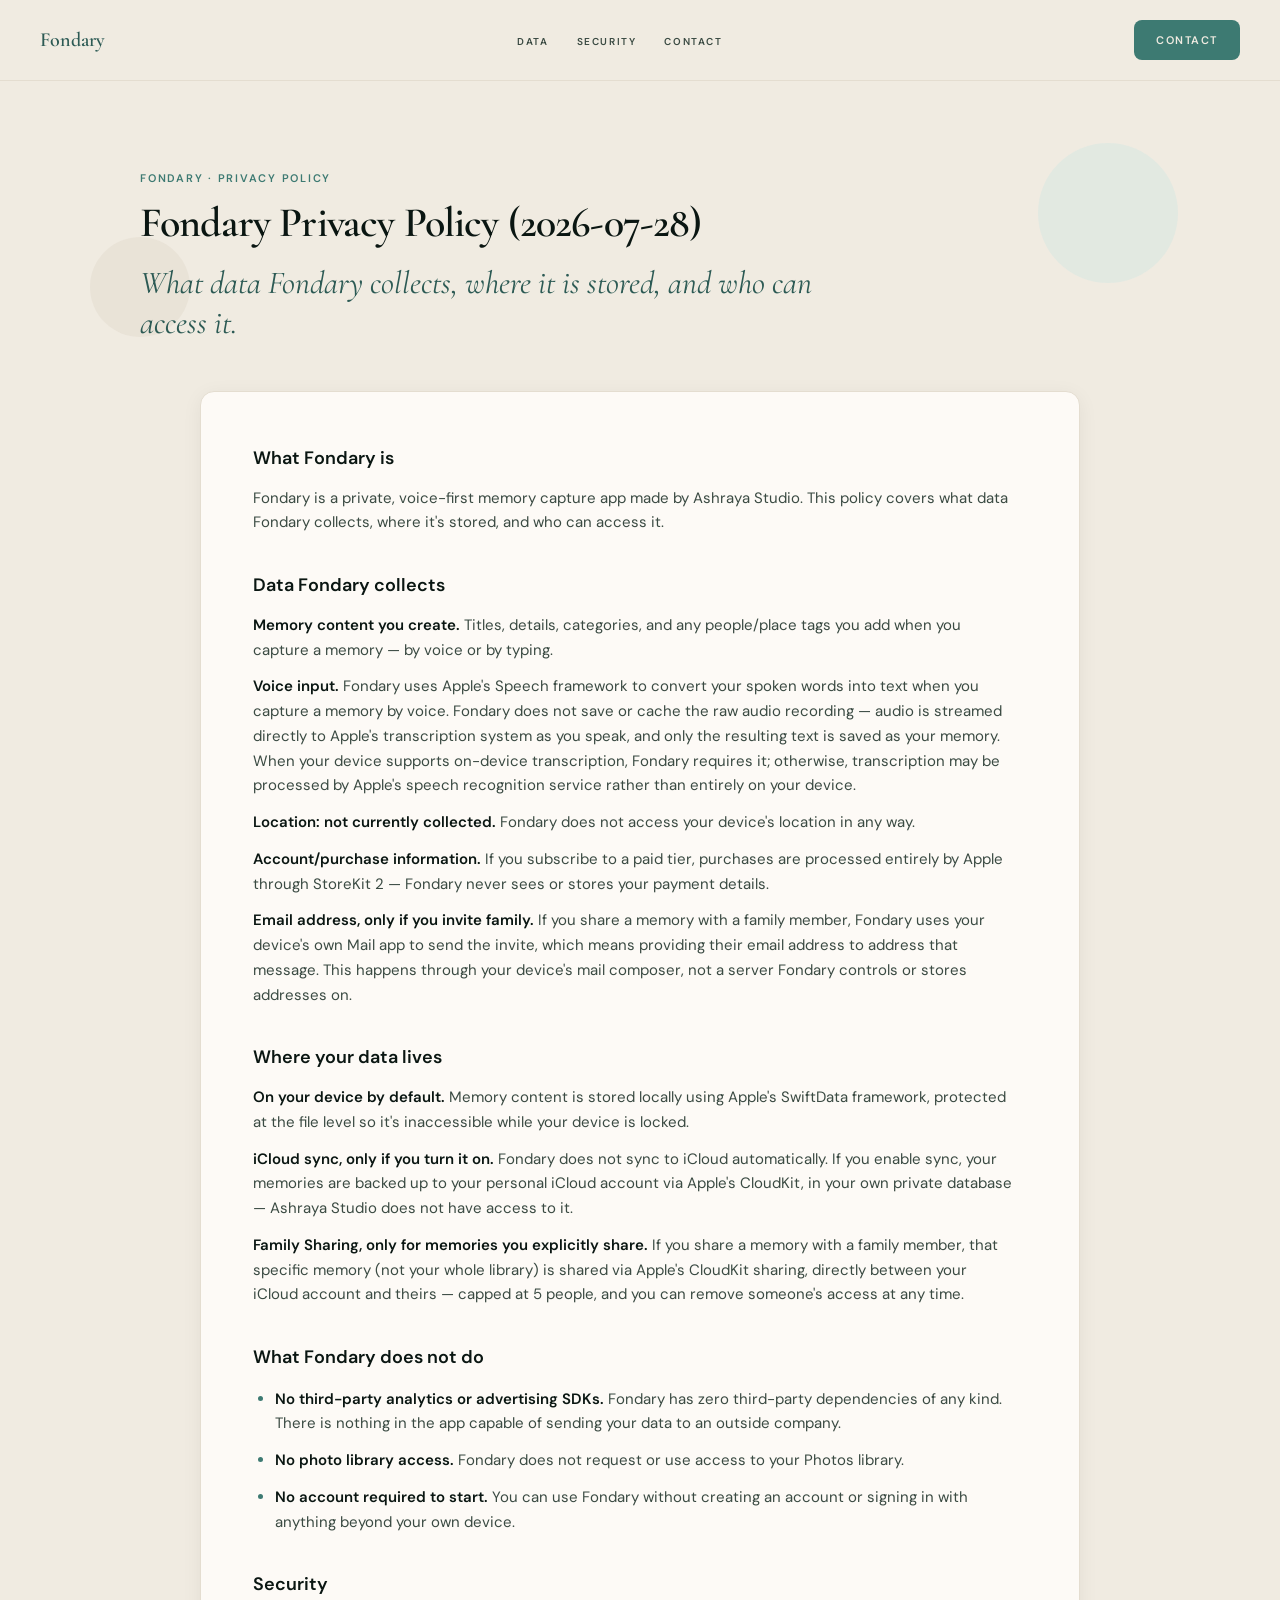
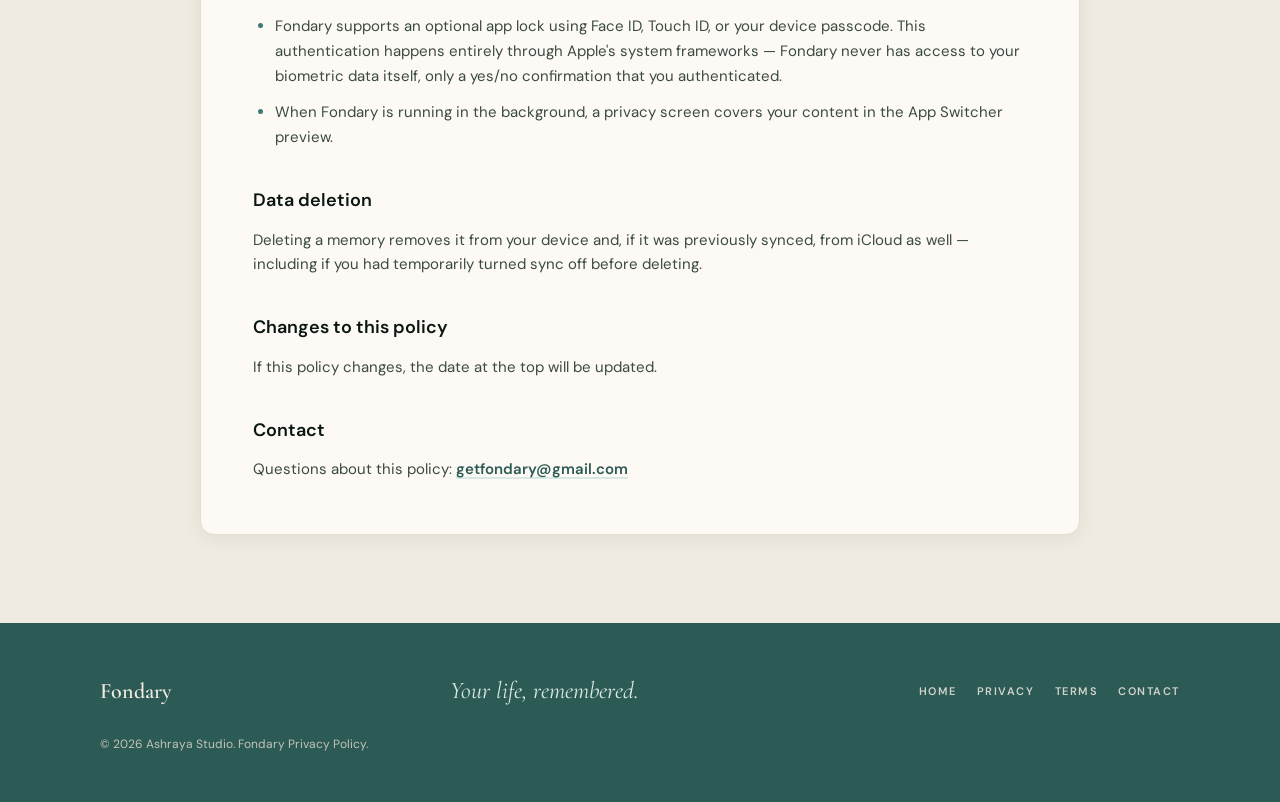
==== privacy.html @ 3be93c5a "Initial Fondary website: landing page, privacy policy, GitHub Pages CNAME" ====
<!DOCTYPE html>
<html lang="en">
<head>
  <meta charset="UTF-8" />
  <meta name="viewport" content="width=device-width, initial-scale=1.0" />
  <title>Fondary Privacy Policy</title>
  <meta name="description" content="Privacy policy for Fondary, a private voice-first memory capture app made by Ashraya Studio." />
  <meta property="og:title" content="Fondary Privacy Policy" />
  <meta property="og:description" content="What data Fondary collects, where it is stored, and who can access it." />
  <meta property="og:url" content="https://getfondary.com/privacy" />
  <link rel="canonical" href="https://getfondary.com/privacy" />
  <link rel="icon" href="/favicon.ico" sizes="any" />
  <link rel="icon" type="image/png" sizes="32x32" href="/favicon-32x32.png" />
  <link rel="icon" type="image/png" sizes="16x16" href="/favicon-16x16.png" />
  <link rel="apple-touch-icon" sizes="180x180" href="/apple-touch-icon.png" />
  <style>
    @import url('https://fonts.googleapis.com/css2?family=Cormorant+Garamond:ital,wght@0,400;0,600;1,400;1,600&family=DM+Sans:wght@400;500;600&display=swap');

    :root {
      --teal:      #3D7A72;
      --teal-dk:   #2C5A54;
      --linen:     #F0EBE1;
      --linen-dk:  #E4DDD0;
      --gold:      #C4953A;
      --mauve:     #B8929E;
      --rose:      #C07B6A;
      --lavender:  #9B96C4;
      --blue:      #5E8FA3;
      --mint:      #D8E8E2;
      --text:      #0A1612;
      --text-md:   #3A4A42;
      --white:     #FDFAF6;
      --font-display: 'Cormorant Garamond', serif;
      --font-body:    'DM Sans', sans-serif;
    }

    *, *::before, *::after { box-sizing: border-box; margin: 0; padding: 0; }

    html { scroll-behavior: smooth; }

    body {
      background: var(--linen);
      color: var(--text);
      font-family: var(--font-body);
      font-size: 15px;
      line-height: 1.65;
      -webkit-font-smoothing: antialiased;
      text-rendering: optimizeLegibility;
    }

    a { color: inherit; }

    .page-shell { min-height: 100vh; overflow: hidden; }

    nav {
      display: flex;
      align-items: center;
      justify-content: space-between;
      gap: 24px;
      padding: 20px 40px;
      background: var(--linen);
      position: sticky;
      top: 0;
      z-index: 100;
      border-bottom: 1px solid var(--linen-dk);
    }

    .nav-logo {
      font-family: var(--font-display);
      font-size: 20px;
      font-weight: 600;
      color: var(--teal-dk);
      text-decoration: none;
      letter-spacing: 0.01em;
      white-space: nowrap;
    }

    .nav-links {
      display: flex;
      align-items: center;
      gap: 28px;
      list-style: none;
    }

    .nav-links a {
      font-family: var(--font-body);
      font-size: 10px;
      font-weight: 600;
      letter-spacing: 0.16em;
      text-transform: uppercase;
      color: var(--text-md);
      text-decoration: none;
      transition: color 0.2s;
    }

    .nav-links a:hover,
    .nav-links a:focus-visible { color: var(--teal); }

    .nav-cta {
      display: inline-block;
      background: var(--teal);
      color: var(--linen);
      font-family: var(--font-body);
      font-size: 11px;
      font-weight: 600;
      letter-spacing: 0.14em;
      text-transform: uppercase;
      padding: 11px 22px;
      border-radius: 8px;
      border: none;
      text-decoration: none;
      cursor: pointer;
      transition: background 0.2s;
      white-space: nowrap;
    }

    .nav-cta:hover,
    .nav-cta:focus-visible { background: var(--teal-dk); }

    .hero-wrap { position: relative; }

    .blob {
      position: absolute;
      border-radius: 50%;
      opacity: 0.55;
      pointer-events: none;
    }

    .blob.hero-one {
      width: 140px;
      height: 140px;
      background: var(--mint);
      top: 62px;
      right: 8%;
    }

    .blob.hero-two {
      width: 100px;
      height: 100px;
      background: var(--linen-dk);
      left: 7%;
      bottom: 54px;
    }

    .hero {
      position: relative;
      max-width: 1080px;
      margin: 0 auto;
      padding: 88px 40px 48px;
    }

    .eyebrow {
      font-size: 11px;
      font-weight: 600;
      letter-spacing: 0.16em;
      text-transform: uppercase;
      color: var(--teal);
      margin-bottom: 14px;
    }

    .hero h1 {
      font-family: var(--font-display);
      font-size: clamp(34px, 6vw, 42px);
      font-weight: 600;
      color: var(--text);
      line-height: 1.04;
      letter-spacing: -0.02em;
      margin-bottom: 18px;
      text-wrap: balance;
    }

    .hero-tagline {
      font-family: var(--font-display);
      font-size: clamp(24px, 3.4vw, 32px);
      font-weight: 400;
      font-style: italic;
      color: var(--teal-dk);
      line-height: 1.25;
      max-width: 720px;
    }

    .policy-wrap {
      max-width: 960px;
      margin: 0 auto;
      padding: 0 40px 88px;
    }

    .policy-card {
      background: var(--white);
      border: 1px solid var(--linen-dk);
      border-radius: 14px;
      box-shadow: 0 4px 20px rgba(0,0,0,0.06);
      padding: clamp(28px, 5vw, 52px);
    }

    .policy-card section + section { margin-top: 36px; }

    .policy-card h2 {
      font-family: var(--font-body);
      font-size: 18px;
      font-weight: 600;
      color: var(--text);
      margin-bottom: 12px;
    }

    .policy-card p {
      color: var(--text-md);
      margin-top: 12px;
      max-width: 760px;
    }

    .policy-card strong {
      color: var(--text);
      font-weight: 600;
    }

    .policy-card ul {
      display: grid;
      gap: 12px;
      margin-top: 14px;
      padding-left: 22px;
      color: var(--text-md);
    }

    .policy-card li::marker { color: var(--teal); }

    .contact-link {
      color: var(--teal-dk);
      font-weight: 600;
      text-decoration-color: var(--mint);
      text-decoration-thickness: 2px;
      text-underline-offset: 3px;
    }

    footer {
      background: var(--teal-dk);
      color: var(--linen);
      padding: 48px 40px;
    }

    .footer-inner {
      max-width: 1080px;
      margin: 0 auto;
      display: flex;
      align-items: center;
      justify-content: space-between;
      gap: 24px;
      flex-wrap: wrap;
    }

    .footer-logo {
      font-family: var(--font-display);
      font-size: 22px;
      font-weight: 600;
      text-decoration: none;
    }

    .footer-tagline {
      font-family: var(--font-display);
      font-size: 24px;
      font-style: italic;
      color: var(--mint);
    }

    .footer-links {
      display: flex;
      gap: 20px;
      list-style: none;
      flex-wrap: wrap;
    }

    .footer-links a {
      font-size: 11px;
      font-weight: 600;
      letter-spacing: 0.14em;
      text-transform: uppercase;
      text-decoration: none;
      color: var(--linen);
      opacity: 0.84;
    }

    .footer-links a:hover,
    .footer-links a:focus-visible { opacity: 1; }

    .footer-copy {
      width: 100%;
      font-size: 12px;
      color: var(--linen-dk);
      opacity: 0.82;
    }

    @media (max-width: 760px) {
      nav { padding: 18px 24px; align-items: flex-start; }
      .nav-links { display: none; }
      .hero { padding: 72px 24px 42px; }
      .policy-wrap { padding: 0 24px 72px; }
      .policy-card { padding: 26px 22px; }
      footer { padding: 42px 24px; }
      .footer-inner { align-items: flex-start; flex-direction: column; }
    }
  </style>
</head>
<body>
  <div class="page-shell">
    <nav aria-label="Primary navigation">
      <a class="nav-logo" href="/">Fondary</a>
      <ul class="nav-links">
        <li><a href="/#data">Data</a></li>
        <li><a href="/#security">Security</a></li>
        <li><a href="#contact">Contact</a></li>
      </ul>
      <a class="nav-cta" href="mailto:getfondary@gmail.com">Contact</a>
    </nav>

    <main>
      <div class="hero-wrap">
        <div class="blob hero-one" aria-hidden="true"></div>
        <div class="blob hero-two" aria-hidden="true"></div>
        <section class="hero" aria-labelledby="hero-title">
          <p class="eyebrow">Fondary · Privacy Policy</p>
          <h1 id="hero-title">Fondary Privacy Policy (2026-07-28)</h1>
          <p class="hero-tagline">What data Fondary collects, where it is stored, and who can access it.</p>
        </section>
      </div>

      <div class="policy-wrap">
        <article class="policy-card" aria-label="Fondary Privacy Policy">
          <section aria-labelledby="what-fondary-is">
            <h2 id="what-fondary-is">What Fondary is</h2>
            <p>Fondary is a private, voice-first memory capture app made by Ashraya Studio. This policy covers what data Fondary collects, where it's stored, and who can access it.</p>
          </section>

          <section id="data" aria-labelledby="data-fondary-collects">
            <h2 id="data-fondary-collects">Data Fondary collects</h2>
            <p><strong>Memory content you create.</strong> Titles, details, categories, and any people/place tags you add when you capture a memory — by voice or by typing.</p>
            <p><strong>Voice input.</strong> Fondary uses Apple's Speech framework to convert your spoken words into text when you capture a memory by voice. Fondary does not save or cache the raw audio recording — audio is streamed directly to Apple's transcription system as you speak, and only the resulting text is saved as your memory. When your device supports on-device transcription, Fondary requires it; otherwise, transcription may be processed by Apple's speech recognition service rather than entirely on your device.</p>
            <p><strong>Location: not currently collected.</strong> Fondary does not access your device's location in any way.</p>
            <p><strong>Account/purchase information.</strong> If you subscribe to a paid tier, purchases are processed entirely by Apple through StoreKit 2 — Fondary never sees or stores your payment details.</p>
            <p><strong>Email address, only if you invite family.</strong> If you share a memory with a family member, Fondary uses your device's own Mail app to send the invite, which means providing their email address to address that message. This happens through your device's mail composer, not a server Fondary controls or stores addresses on.</p>
          </section>

          <section aria-labelledby="where-your-data-lives">
            <h2 id="where-your-data-lives">Where your data lives</h2>
            <p><strong>On your device by default.</strong> Memory content is stored locally using Apple's SwiftData framework, protected at the file level so it's inaccessible while your device is locked.</p>
            <p><strong>iCloud sync, only if you turn it on.</strong> Fondary does not sync to iCloud automatically. If you enable sync, your memories are backed up to your personal iCloud account via Apple's CloudKit, in your own private database — Ashraya Studio does not have access to it.</p>
            <p><strong>Family Sharing, only for memories you explicitly share.</strong> If you share a memory with a family member, that specific memory (not your whole library) is shared via Apple's CloudKit sharing, directly between your iCloud account and theirs — capped at 5 people, and you can remove someone's access at any time.</p>
          </section>

          <section aria-labelledby="what-fondary-does-not-do">
            <h2 id="what-fondary-does-not-do">What Fondary does not do</h2>
            <ul>
              <li><strong>No third-party analytics or advertising SDKs.</strong> Fondary has zero third-party dependencies of any kind. There is nothing in the app capable of sending your data to an outside company.</li>
              <li><strong>No photo library access.</strong> Fondary does not request or use access to your Photos library.</li>
              <li><strong>No account required to start.</strong> You can use Fondary without creating an account or signing in with anything beyond your own device.</li>
            </ul>
          </section>

          <section id="security" aria-labelledby="security-title">
            <h2 id="security-title">Security</h2>
            <ul>
              <li>Fondary supports an optional app lock using Face ID, Touch ID, or your device passcode. This authentication happens entirely through Apple's system frameworks — Fondary never has access to your biometric data itself, only a yes/no confirmation that you authenticated.</li>
              <li>When Fondary is running in the background, a privacy screen covers your content in the App Switcher preview.</li>
            </ul>
          </section>

          <section aria-labelledby="data-deletion">
            <h2 id="data-deletion">Data deletion</h2>
            <p>Deleting a memory removes it from your device and, if it was previously synced, from iCloud as well — including if you had temporarily turned sync off before deleting.</p>
          </section>

          <section aria-labelledby="changes-to-this-policy">
            <h2 id="changes-to-this-policy">Changes to this policy</h2>
            <p>If this policy changes, the date at the top will be updated.</p>
          </section>

          <section id="contact" aria-labelledby="contact-title">
            <h2 id="contact-title">Contact</h2>
            <p>Questions about this policy: <a class="contact-link" href="mailto:getfondary@gmail.com">getfondary@gmail.com</a></p>
          </section>
        </article>
      </div>
    </main>

    <footer>
      <div class="footer-inner">
        <a class="footer-logo" href="/">Fondary</a>
        <p class="footer-tagline">Your life, remembered.</p>
        <ul class="footer-links">
          <li><a href="/">Home</a></li>
          <li><a href="/privacy">Privacy</a></li>
          <li><a href="https://www.apple.com/legal/internet-services/itunes/dev/stdeula/">Terms</a></li>
          <li><a href="mailto:getfondary@gmail.com">Contact</a></li>
        </ul>
        <p class="footer-copy">© 2026 Ashraya Studio. Fondary Privacy Policy.</p>
      </div>
    </footer>
  </div>
</body>
</html>
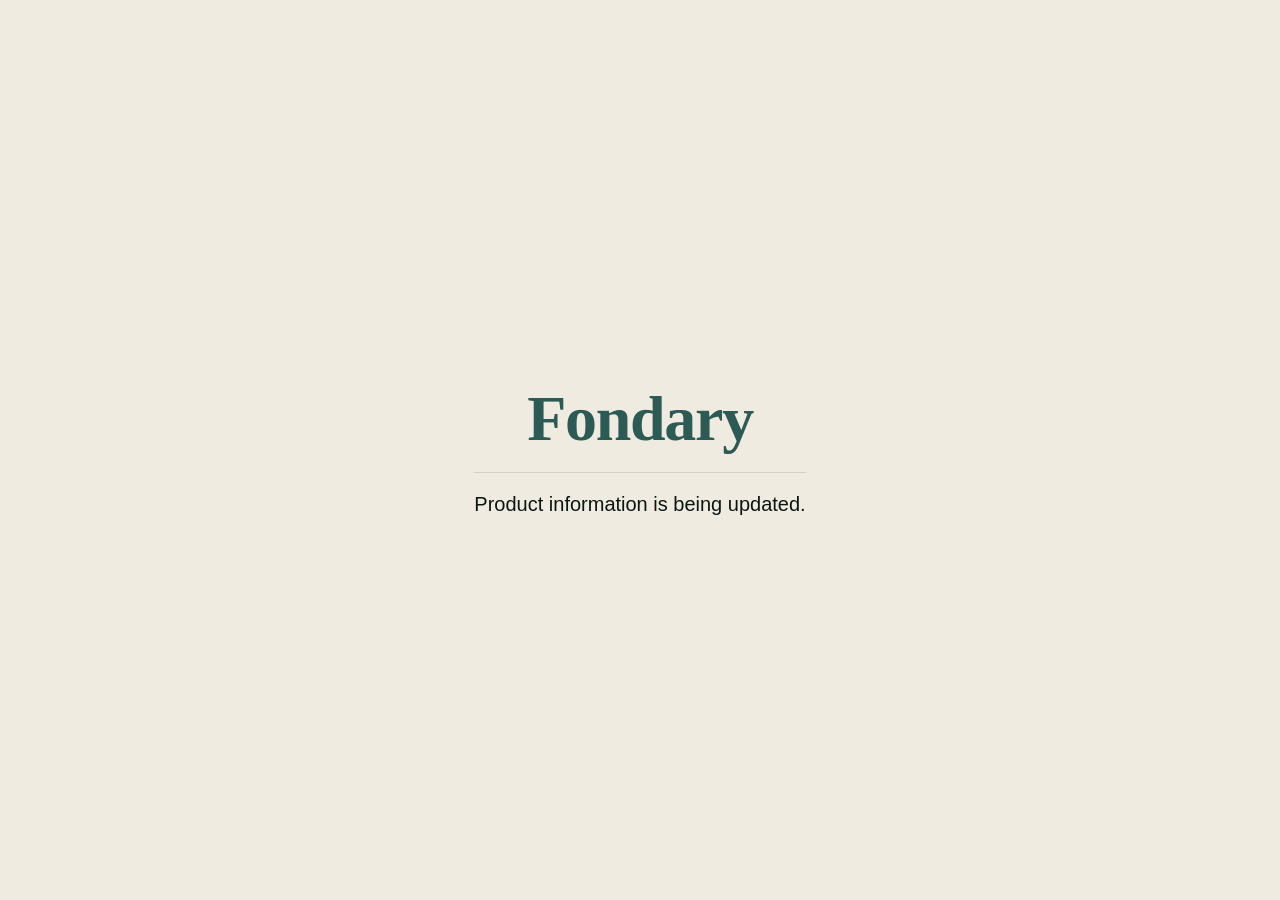
==== commit 632e259a: "Publish neutral Fondary holding pages" ====
--- a/privacy.html
+++ b/privacy.html
@@ -1,399 +1,65 @@
-<!DOCTYPE html>
+<!doctype html>
 <html lang="en">
 <head>
-  <meta charset="UTF-8" />
-  <meta name="viewport" content="width=device-width, initial-scale=1.0" />
-  <title>Fondary Privacy Policy</title>
-  <meta name="description" content="Privacy policy for Fondary, a private voice-first memory capture app made by Ashraya Studio." />
-  <meta property="og:title" content="Fondary Privacy Policy" />
-  <meta property="og:description" content="What data Fondary collects, where it is stored, and who can access it." />
-  <meta property="og:url" content="https://getfondary.com/privacy" />
-  <link rel="canonical" href="https://getfondary.com/privacy" />
-  <link rel="icon" href="/favicon.ico" sizes="any" />
-  <link rel="icon" type="image/png" sizes="32x32" href="/favicon-32x32.png" />
-  <link rel="icon" type="image/png" sizes="16x16" href="/favicon-16x16.png" />
-  <link rel="apple-touch-icon" sizes="180x180" href="/apple-touch-icon.png" />
+  <meta charset="utf-8">
+  <meta name="viewport" content="width=device-width, initial-scale=1">
+  <title>Fondary — Product information is being updated</title>
+  <meta name="description" content="Product information for Fondary is being updated.">
+  <meta name="theme-color" content="#f0ebe1">
+  <link rel="canonical" href="https://getfondary.com/privacy">
   <style>
-    @import url('https://fonts.googleapis.com/css2?family=Cormorant+Garamond:ital,wght@0,400;0,600;1,400;1,600&family=DM+Sans:wght@400;500;600&display=swap');
-
     :root {
-      --teal:      #3D7A72;
-      --teal-dk:   #2C5A54;
-      --linen:     #F0EBE1;
-      --linen-dk:  #E4DDD0;
-      --gold:      #C4953A;
-      --mauve:     #B8929E;
-      --rose:      #C07B6A;
-      --lavender:  #9B96C4;
-      --blue:      #5E8FA3;
-      --mint:      #D8E8E2;
-      --text:      #0A1612;
-      --text-md:   #3A4A42;
-      --white:     #FDFAF6;
-      --font-display: 'Cormorant Garamond', serif;
-      --font-body:    'DM Sans', sans-serif;
+      color-scheme: light;
+      --linen: #f0ebe1;
+      --ink: #0a1612;
+      --teal: #2c5a54;
+      --line: #d8cec0;
     }
 
-    *, *::before, *::after { box-sizing: border-box; margin: 0; padding: 0; }
+    * { box-sizing: border-box; }
 
-    html { scroll-behavior: smooth; }
+    html, body { min-height: 100%; }
 
     body {
+      margin: 0;
       background: var(--linen);
-      color: var(--text);
-      font-family: var(--font-body);
-      font-size: 15px;
-      line-height: 1.65;
-      -webkit-font-smoothing: antialiased;
-      text-rendering: optimizeLegibility;
+      color: var(--ink);
+      font-family: ui-sans-serif, -apple-system, BlinkMacSystemFont, "Segoe UI", sans-serif;
     }
 
-    a { color: inherit; }
-
-    .page-shell { min-height: 100vh; overflow: hidden; }
-
-    nav {
-      display: flex;
-      align-items: center;
-      justify-content: space-between;
-      gap: 24px;
-      padding: 20px 40px;
-      background: var(--linen);
-      position: sticky;
-      top: 0;
-      z-index: 100;
-      border-bottom: 1px solid var(--linen-dk);
+    main {
+      min-height: 100vh;
+      display: grid;
+      place-content: center;
+      gap: 1rem;
+      padding: 2rem;
+      text-align: center;
     }
 
-    .nav-logo {
-      font-family: var(--font-display);
-      font-size: 20px;
+    .product {
+      margin: 0;
+      color: var(--teal);
+      font-family: ui-serif, Georgia, serif;
+      font-size: clamp(2rem, 8vw, 4rem);
       font-weight: 600;
-      color: var(--teal-dk);
-      text-decoration: none;
-      letter-spacing: 0.01em;
-      white-space: nowrap;
+      letter-spacing: -0.02em;
     }
 
-    .nav-links {
-      display: flex;
-      align-items: center;
-      gap: 28px;
-      list-style: none;
-    }
-
-    .nav-links a {
-      font-family: var(--font-body);
-      font-size: 10px;
-      font-weight: 600;
-      letter-spacing: 0.16em;
-      text-transform: uppercase;
-      color: var(--text-md);
-      text-decoration: none;
-      transition: color 0.2s;
-    }
-
-    .nav-links a:hover,
-    .nav-links a:focus-visible { color: var(--teal); }
-
-    .nav-cta {
-      display: inline-block;
-      background: var(--teal);
-      color: var(--linen);
-      font-family: var(--font-body);
-      font-size: 11px;
-      font-weight: 600;
-      letter-spacing: 0.14em;
-      text-transform: uppercase;
-      padding: 11px 22px;
-      border-radius: 8px;
-      border: none;
-      text-decoration: none;
-      cursor: pointer;
-      transition: background 0.2s;
-      white-space: nowrap;
-    }
-
-    .nav-cta:hover,
-    .nav-cta:focus-visible { background: var(--teal-dk); }
-
-    .hero-wrap { position: relative; }
-
-    .blob {
-      position: absolute;
-      border-radius: 50%;
-      opacity: 0.55;
-      pointer-events: none;
-    }
-
-    .blob.hero-one {
-      width: 140px;
-      height: 140px;
-      background: var(--mint);
-      top: 62px;
-      right: 8%;
-    }
-
-    .blob.hero-two {
-      width: 100px;
-      height: 100px;
-      background: var(--linen-dk);
-      left: 7%;
-      bottom: 54px;
-    }
-
-    .hero {
-      position: relative;
-      max-width: 1080px;
-      margin: 0 auto;
-      padding: 88px 40px 48px;
-    }
-
-    .eyebrow {
-      font-size: 11px;
-      font-weight: 600;
-      letter-spacing: 0.16em;
-      text-transform: uppercase;
-      color: var(--teal);
-      margin-bottom: 14px;
-    }
-
-    .hero h1 {
-      font-family: var(--font-display);
-      font-size: clamp(34px, 6vw, 42px);
-      font-weight: 600;
-      color: var(--text);
-      line-height: 1.04;
-      letter-spacing: -0.02em;
-      margin-bottom: 18px;
-      text-wrap: balance;
-    }
-
-    .hero-tagline {
-      font-family: var(--font-display);
-      font-size: clamp(24px, 3.4vw, 32px);
-      font-weight: 400;
-      font-style: italic;
-      color: var(--teal-dk);
-      line-height: 1.25;
-      max-width: 720px;
-    }
-
-    .policy-wrap {
-      max-width: 960px;
-      margin: 0 auto;
-      padding: 0 40px 88px;
-    }
-
-    .policy-card {
-      background: var(--white);
-      border: 1px solid var(--linen-dk);
-      border-radius: 14px;
-      box-shadow: 0 4px 20px rgba(0,0,0,0.06);
-      padding: clamp(28px, 5vw, 52px);
-    }
-
-    .policy-card section + section { margin-top: 36px; }
-
-    .policy-card h2 {
-      font-family: var(--font-body);
-      font-size: 18px;
-      font-weight: 600;
-      color: var(--text);
-      margin-bottom: 12px;
-    }
-
-    .policy-card p {
-      color: var(--text-md);
-      margin-top: 12px;
-      max-width: 760px;
-    }
-
-    .policy-card strong {
-      color: var(--text);
-      font-weight: 600;
-    }
-
-    .policy-card ul {
-      display: grid;
-      gap: 12px;
-      margin-top: 14px;
-      padding-left: 22px;
-      color: var(--text-md);
-    }
-
-    .policy-card li::marker { color: var(--teal); }
-
-    .contact-link {
-      color: var(--teal-dk);
-      font-weight: 600;
-      text-decoration-color: var(--mint);
-      text-decoration-thickness: 2px;
-      text-underline-offset: 3px;
-    }
-
-    footer {
-      background: var(--teal-dk);
-      color: var(--linen);
-      padding: 48px 40px;
-    }
-
-    .footer-inner {
-      max-width: 1080px;
-      margin: 0 auto;
-      display: flex;
-      align-items: center;
-      justify-content: space-between;
-      gap: 24px;
-      flex-wrap: wrap;
-    }
-
-    .footer-logo {
-      font-family: var(--font-display);
-      font-size: 22px;
-      font-weight: 600;
-      text-decoration: none;
-    }
-
-    .footer-tagline {
-      font-family: var(--font-display);
-      font-size: 24px;
-      font-style: italic;
-      color: var(--mint);
-    }
-
-    .footer-links {
-      display: flex;
-      gap: 20px;
-      list-style: none;
-      flex-wrap: wrap;
-    }
-
-    .footer-links a {
-      font-size: 11px;
-      font-weight: 600;
-      letter-spacing: 0.14em;
-      text-transform: uppercase;
-      text-decoration: none;
-      color: var(--linen);
-      opacity: 0.84;
-    }
-
-    .footer-links a:hover,
-    .footer-links a:focus-visible { opacity: 1; }
-
-    .footer-copy {
-      width: 100%;
-      font-size: 12px;
-      color: var(--linen-dk);
-      opacity: 0.82;
-    }
-
-    @media (max-width: 760px) {
-      nav { padding: 18px 24px; align-items: flex-start; }
-      .nav-links { display: none; }
-      .hero { padding: 72px 24px 42px; }
-      .policy-wrap { padding: 0 24px 72px; }
-      .policy-card { padding: 26px 22px; }
-      footer { padding: 42px 24px; }
-      .footer-inner { align-items: flex-start; flex-direction: column; }
+    h1 {
+      max-width: 32rem;
+      margin: 0;
+      border-top: 1px solid var(--line);
+      padding-top: 1rem;
+      font-size: clamp(1rem, 3vw, 1.25rem);
+      font-weight: 500;
+      line-height: 1.5;
     }
   </style>
 </head>
 <body>
-  <div class="page-shell">
-    <nav aria-label="Primary navigation">
-      <a class="nav-logo" href="/">Fondary</a>
-      <ul class="nav-links">
-        <li><a href="/#data">Data</a></li>
-        <li><a href="/#security">Security</a></li>
-        <li><a href="#contact">Contact</a></li>
-      </ul>
-      <a class="nav-cta" href="mailto:getfondary@gmail.com">Contact</a>
-    </nav>
-
-    <main>
-      <div class="hero-wrap">
-        <div class="blob hero-one" aria-hidden="true"></div>
-        <div class="blob hero-two" aria-hidden="true"></div>
-        <section class="hero" aria-labelledby="hero-title">
-          <p class="eyebrow">Fondary · Privacy Policy</p>
-          <h1 id="hero-title">Fondary Privacy Policy (2026-07-28)</h1>
-          <p class="hero-tagline">What data Fondary collects, where it is stored, and who can access it.</p>
-        </section>
-      </div>
-
-      <div class="policy-wrap">
-        <article class="policy-card" aria-label="Fondary Privacy Policy">
-          <section aria-labelledby="what-fondary-is">
-            <h2 id="what-fondary-is">What Fondary is</h2>
-            <p>Fondary is a private, voice-first memory capture app made by Ashraya Studio. This policy covers what data Fondary collects, where it's stored, and who can access it.</p>
-          </section>
-
-          <section id="data" aria-labelledby="data-fondary-collects">
-            <h2 id="data-fondary-collects">Data Fondary collects</h2>
-            <p><strong>Memory content you create.</strong> Titles, details, categories, and any people/place tags you add when you capture a memory — by voice or by typing.</p>
-            <p><strong>Voice input.</strong> Fondary uses Apple's Speech framework to convert your spoken words into text when you capture a memory by voice. Fondary does not save or cache the raw audio recording — audio is streamed directly to Apple's transcription system as you speak, and only the resulting text is saved as your memory. When your device supports on-device transcription, Fondary requires it; otherwise, transcription may be processed by Apple's speech recognition service rather than entirely on your device.</p>
-            <p><strong>Location: not currently collected.</strong> Fondary does not access your device's location in any way.</p>
-            <p><strong>Account/purchase information.</strong> If you subscribe to a paid tier, purchases are processed entirely by Apple through StoreKit 2 — Fondary never sees or stores your payment details.</p>
-            <p><strong>Email address, only if you invite family.</strong> If you share a memory with a family member, Fondary uses your device's own Mail app to send the invite, which means providing their email address to address that message. This happens through your device's mail composer, not a server Fondary controls or stores addresses on.</p>
-          </section>
-
-          <section aria-labelledby="where-your-data-lives">
-            <h2 id="where-your-data-lives">Where your data lives</h2>
-            <p><strong>On your device by default.</strong> Memory content is stored locally using Apple's SwiftData framework, protected at the file level so it's inaccessible while your device is locked.</p>
-            <p><strong>iCloud sync, only if you turn it on.</strong> Fondary does not sync to iCloud automatically. If you enable sync, your memories are backed up to your personal iCloud account via Apple's CloudKit, in your own private database — Ashraya Studio does not have access to it.</p>
-            <p><strong>Family Sharing, only for memories you explicitly share.</strong> If you share a memory with a family member, that specific memory (not your whole library) is shared via Apple's CloudKit sharing, directly between your iCloud account and theirs — capped at 5 people, and you can remove someone's access at any time.</p>
-          </section>
-
-          <section aria-labelledby="what-fondary-does-not-do">
-            <h2 id="what-fondary-does-not-do">What Fondary does not do</h2>
-            <ul>
-              <li><strong>No third-party analytics or advertising SDKs.</strong> Fondary has zero third-party dependencies of any kind. There is nothing in the app capable of sending your data to an outside company.</li>
-              <li><strong>No photo library access.</strong> Fondary does not request or use access to your Photos library.</li>
-              <li><strong>No account required to start.</strong> You can use Fondary without creating an account or signing in with anything beyond your own device.</li>
-            </ul>
-          </section>
-
-          <section id="security" aria-labelledby="security-title">
-            <h2 id="security-title">Security</h2>
-            <ul>
-              <li>Fondary supports an optional app lock using Face ID, Touch ID, or your device passcode. This authentication happens entirely through Apple's system frameworks — Fondary never has access to your biometric data itself, only a yes/no confirmation that you authenticated.</li>
-              <li>When Fondary is running in the background, a privacy screen covers your content in the App Switcher preview.</li>
-            </ul>
-          </section>
-
-          <section aria-labelledby="data-deletion">
-            <h2 id="data-deletion">Data deletion</h2>
-            <p>Deleting a memory removes it from your device and, if it was previously synced, from iCloud as well — including if you had temporarily turned sync off before deleting.</p>
-          </section>
-
-          <section aria-labelledby="changes-to-this-policy">
-            <h2 id="changes-to-this-policy">Changes to this policy</h2>
-            <p>If this policy changes, the date at the top will be updated.</p>
-          </section>
-
-          <section id="contact" aria-labelledby="contact-title">
-            <h2 id="contact-title">Contact</h2>
-            <p>Questions about this policy: <a class="contact-link" href="mailto:getfondary@gmail.com">getfondary@gmail.com</a></p>
-          </section>
-        </article>
-      </div>
-    </main>
-
-    <footer>
-      <div class="footer-inner">
-        <a class="footer-logo" href="/">Fondary</a>
-        <p class="footer-tagline">Your life, remembered.</p>
-        <ul class="footer-links">
-          <li><a href="/">Home</a></li>
-          <li><a href="/privacy">Privacy</a></li>
-          <li><a href="https://www.apple.com/legal/internet-services/itunes/dev/stdeula/">Terms</a></li>
-          <li><a href="mailto:getfondary@gmail.com">Contact</a></li>
-        </ul>
-        <p class="footer-copy">© 2026 Ashraya Studio. Fondary Privacy Policy.</p>
-      </div>
-    </footer>
-  </div>
+  <main aria-labelledby="status">
+    <p class="product">Fondary</p>
+    <h1 id="status">Product information is being updated.</h1>
+  </main>
 </body>
 </html>
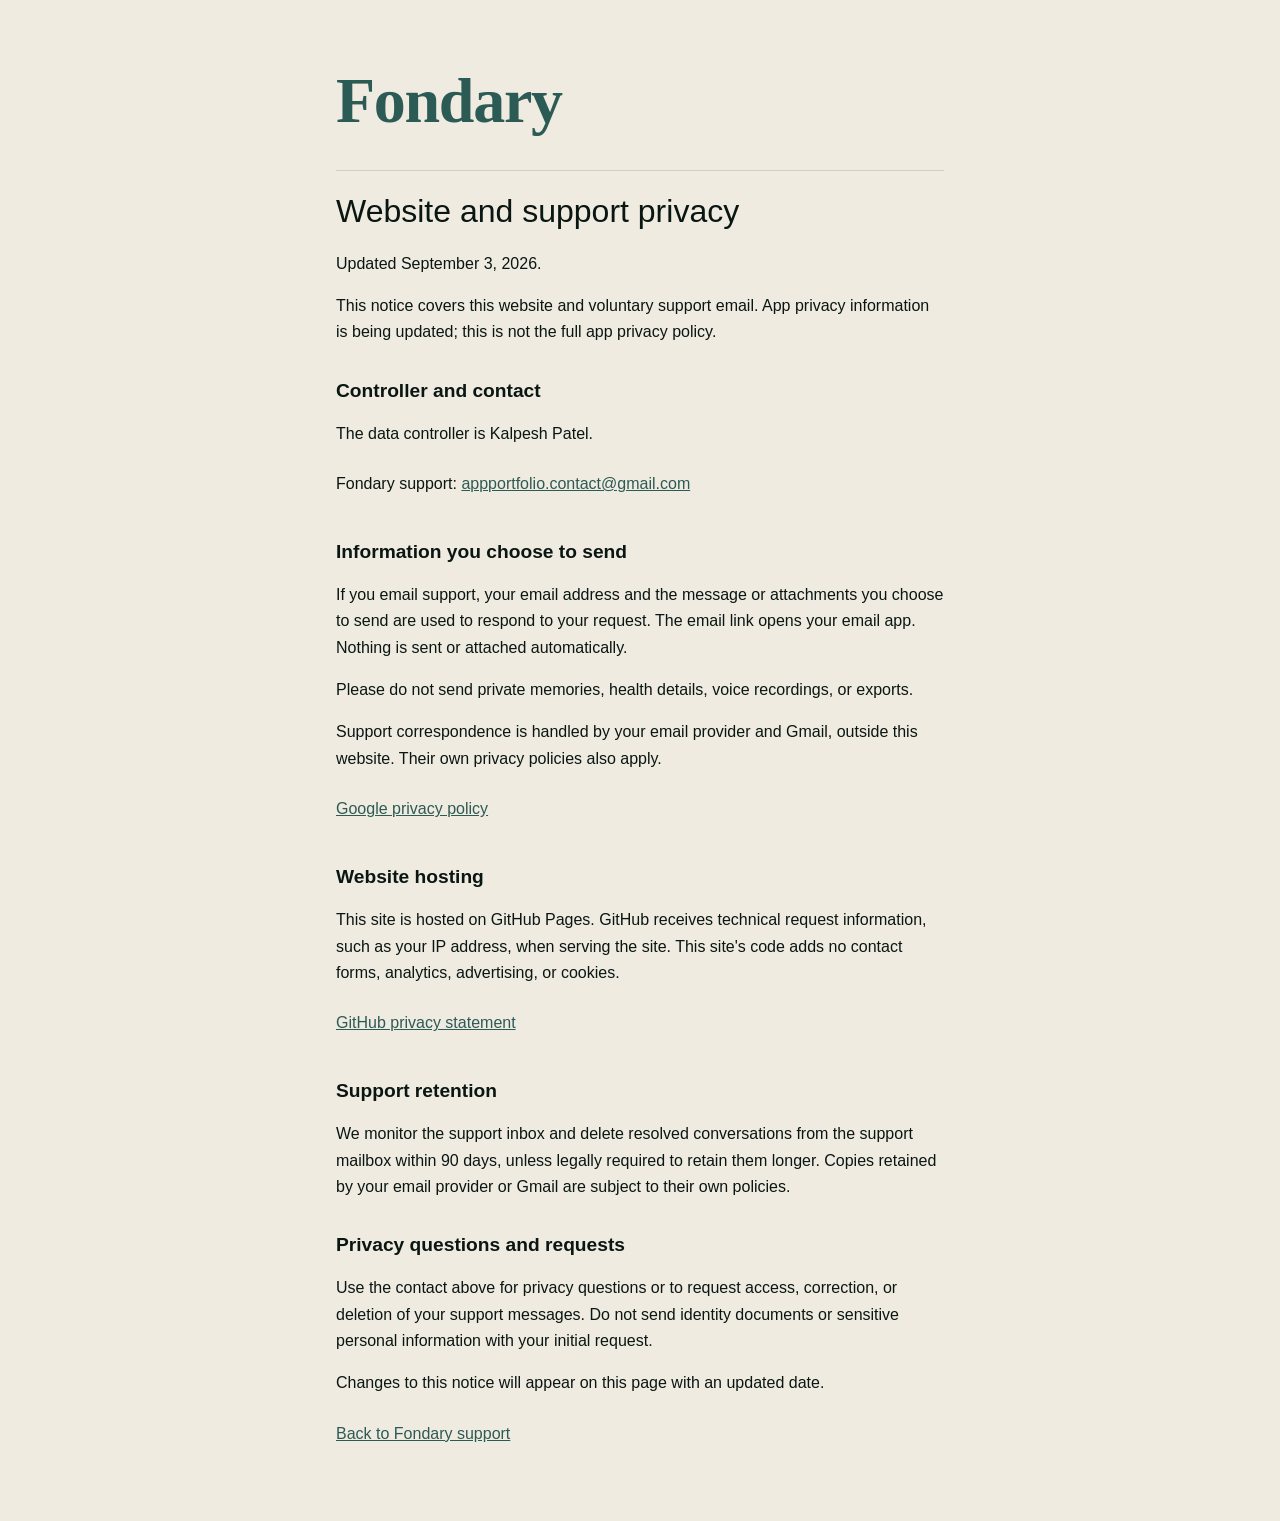
==== commit 6a8d7520: "Publish Fondary support and privacy contact" ====
--- a/privacy.html
+++ b/privacy.html
@@ -3,8 +3,8 @@
 <head>
   <meta charset="utf-8">
   <meta name="viewport" content="width=device-width, initial-scale=1">
-  <title>Fondary — Product information is being updated</title>
-  <meta name="description" content="Product information for Fondary is being updated.">
+  <title>Fondary — Website and support privacy</title>
+  <meta name="description" content="How the Fondary website and support email handle information.">
   <meta name="theme-color" content="#f0ebe1">
   <link rel="canonical" href="https://getfondary.com/privacy">
   <style>
@@ -29,11 +29,10 @@
 
     main {
       min-height: 100vh;
-      display: grid;
-      place-content: center;
-      gap: 1rem;
-      padding: 2rem;
-      text-align: center;
+      max-width: 44rem;
+      margin: 0 auto;
+      padding: clamp(1.25rem, 5vw, 3rem);
+      line-height: 1.65;
     }
 
     .product {
@@ -45,21 +44,48 @@
       letter-spacing: -0.02em;
     }
 
+    a { display: inline-block; max-width: 100%; min-height: 44px; padding: 0.5rem 0; color: var(--teal); overflow-wrap: anywhere; }
+    a:focus-visible { outline: 3px solid var(--teal); outline-offset: 4px; }
+    h2 { margin-top: 2rem; font-size: 1.2rem; line-height: 1.4; }
+
     h1 {
-      max-width: 32rem;
-      margin: 0;
+      margin: 1rem 0;
       border-top: 1px solid var(--line);
       padding-top: 1rem;
-      font-size: clamp(1rem, 3vw, 1.25rem);
+      font-size: clamp(1.5rem, 5vw, 2rem);
       font-weight: 500;
       line-height: 1.5;
     }
   </style>
 </head>
 <body>
-  <main aria-labelledby="status">
+  <main aria-labelledby="privacy-title">
     <p class="product">Fondary</p>
-    <h1 id="status">Product information is being updated.</h1>
+    <h1 id="privacy-title">Website and support privacy</h1>
+    <p>Updated September 3, 2026.</p>
+    <p>This notice covers this website and voluntary support email. App privacy information is being updated; this is not the full app privacy policy.</p>
+
+    <h2>Controller and contact</h2>
+    <p>The data controller is Kalpesh Patel.</p>
+    <p>Fondary support: <a href="mailto:appportfolio.contact@gmail.com?subject=Fondary%20support">appportfolio.contact@gmail.com</a></p>
+
+    <h2>Information you choose to send</h2>
+    <p>If you email support, your email address and the message or attachments you choose to send are used to respond to your request. The email link opens your email app. Nothing is sent or attached automatically.</p>
+    <p>Please do not send private memories, health details, voice recordings, or exports.</p>
+    <p>Support correspondence is handled by your email provider and Gmail, outside this website. Their own privacy policies also apply.</p>
+    <p><a href="https://policies.google.com/privacy">Google privacy policy</a></p>
+
+    <h2>Website hosting</h2>
+    <p>This site is hosted on GitHub Pages. GitHub receives technical request information, such as your IP address, when serving the site. This site's code adds no contact forms, analytics, advertising, or cookies.</p>
+    <p><a href="https://docs.github.com/en/site-policy/privacy-policies/github-general-privacy-statement">GitHub privacy statement</a></p>
+
+    <h2>Support retention</h2>
+    <p>We monitor the support inbox and delete resolved conversations from the support mailbox within 90 days, unless legally required to retain them longer. Copies retained by your email provider or Gmail are subject to their own policies.</p>
+
+    <h2>Privacy questions and requests</h2>
+    <p>Use the contact above for privacy questions or to request access, correction, or deletion of your support messages. Do not send identity documents or sensitive personal information with your initial request.</p>
+    <p>Changes to this notice will appear on this page with an updated date.</p>
+    <p><a href="/">Back to Fondary support</a></p>
   </main>
 </body>
 </html>
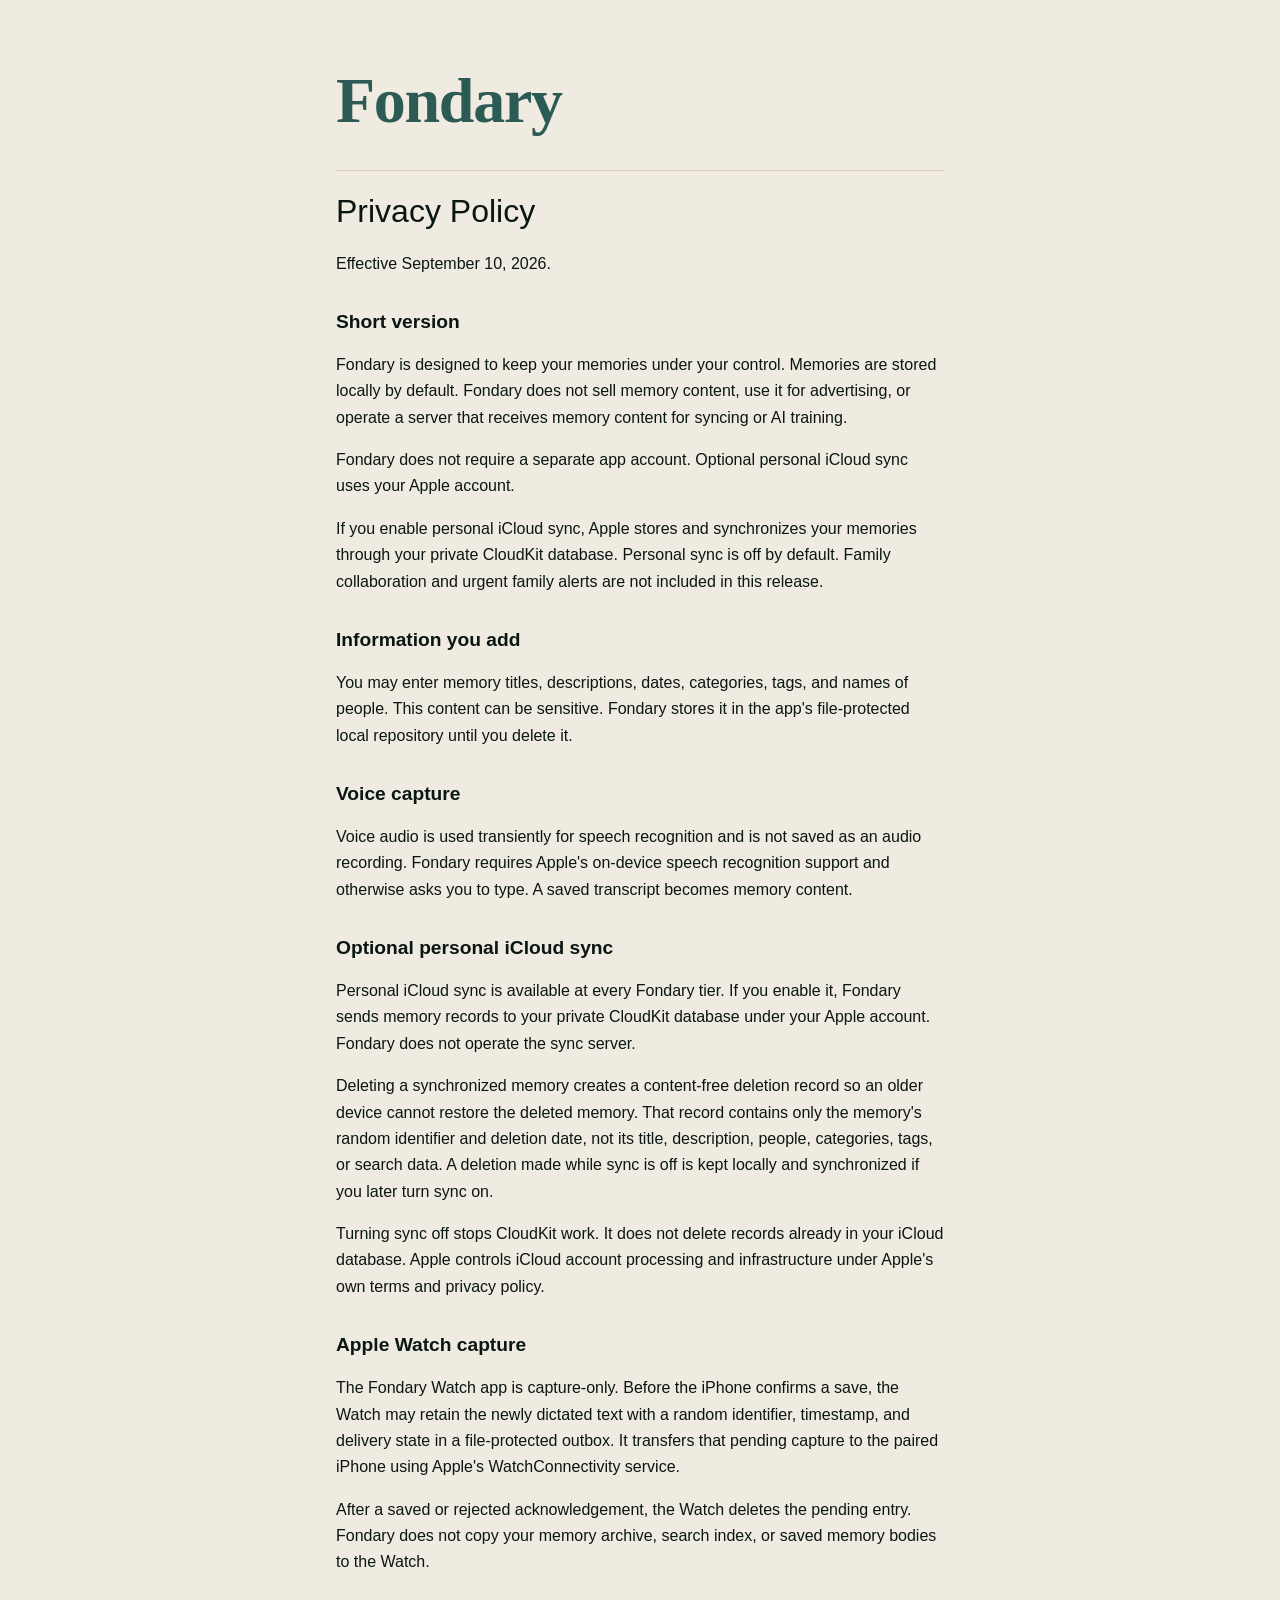
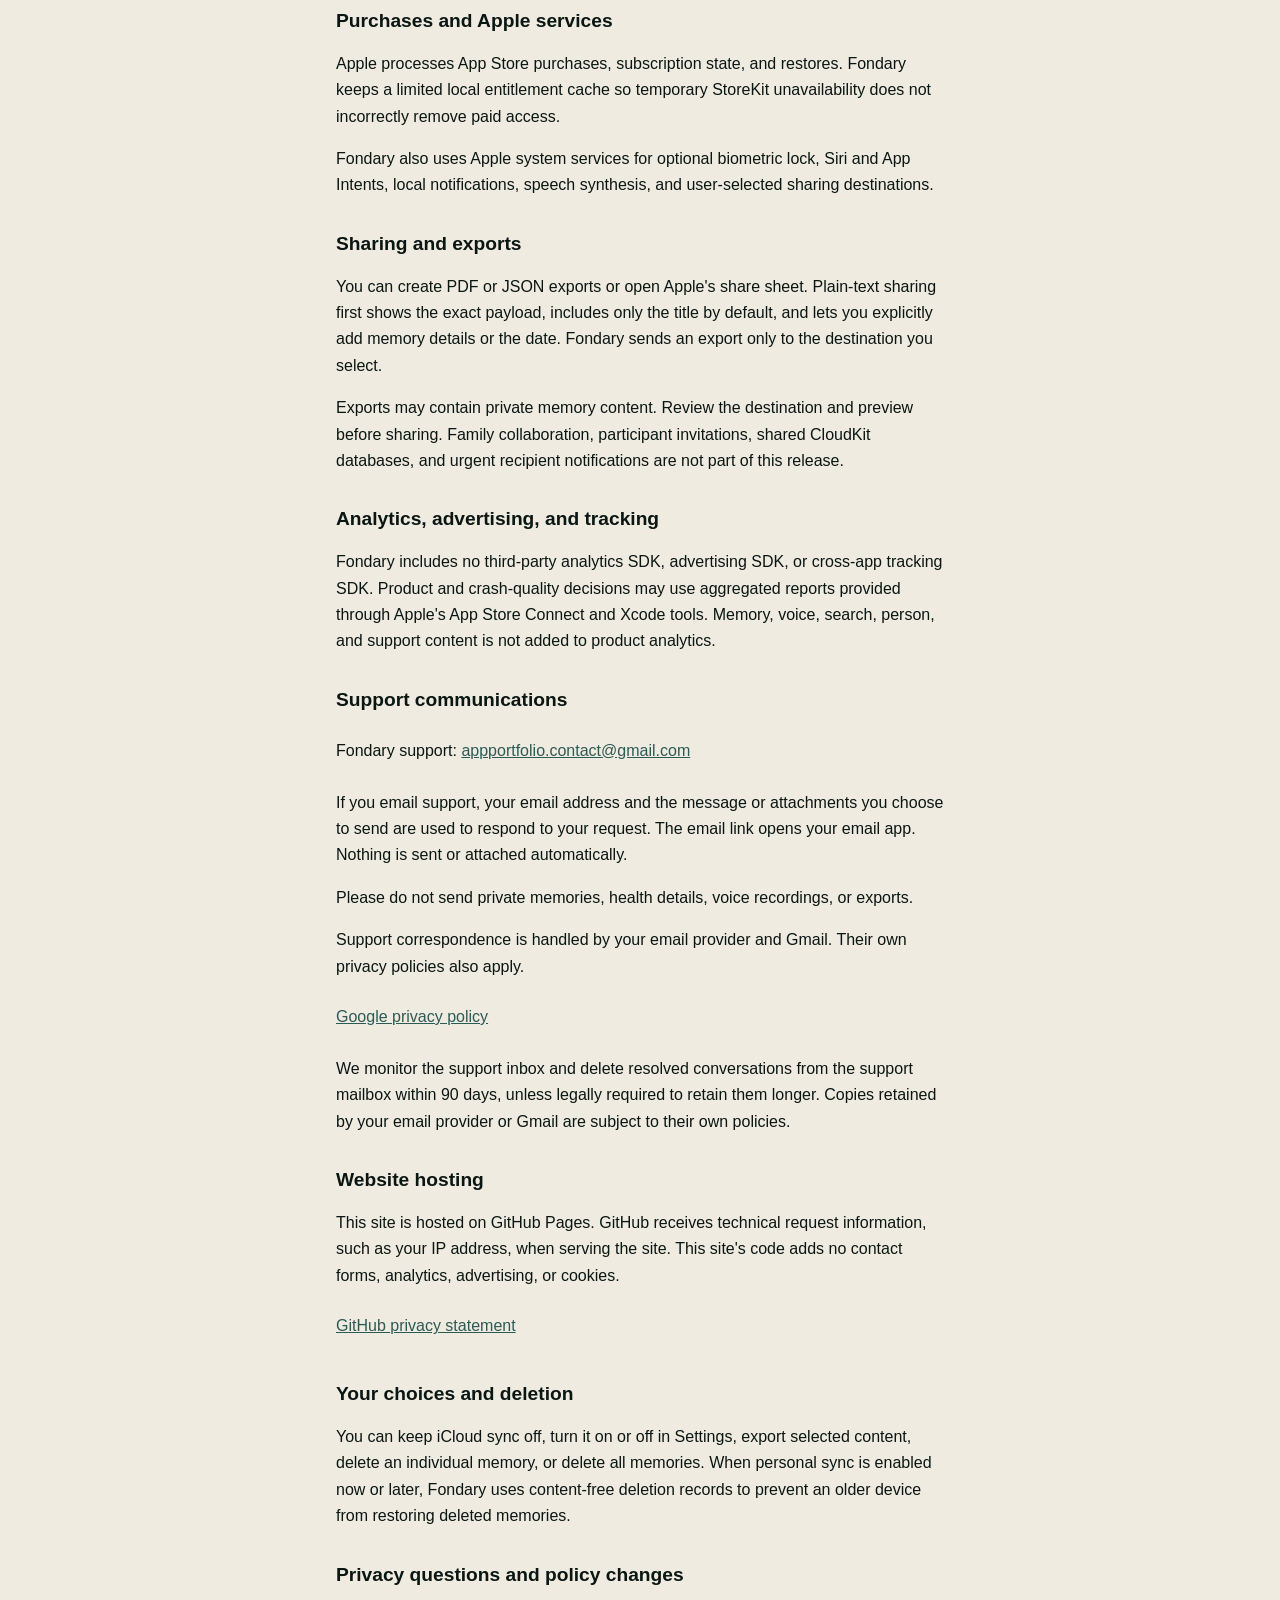
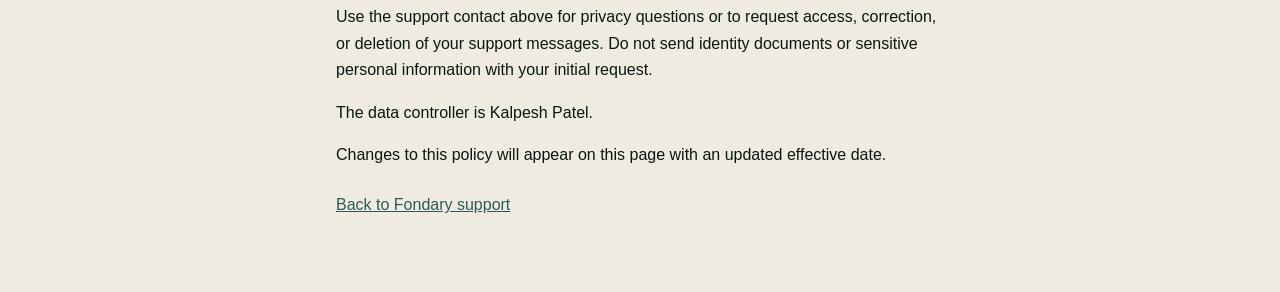
==== commit 676bc324: "Publish Fondary privacy policy" ====
--- a/privacy.html
+++ b/privacy.html
@@ -3,8 +3,8 @@
 <head>
   <meta charset="utf-8">
   <meta name="viewport" content="width=device-width, initial-scale=1">
-  <title>Fondary — Website and support privacy</title>
-  <meta name="description" content="How the Fondary website and support email handle information.">
+  <title>Fondary Privacy Policy</title>
+  <meta name="description" content="How Fondary handles app, website, and support information.">
   <meta name="theme-color" content="#f0ebe1">
   <link rel="canonical" href="https://getfondary.com/privacy">
   <style>
@@ -61,30 +61,59 @@
 <body>
   <main aria-labelledby="privacy-title">
     <p class="product">Fondary</p>
-    <h1 id="privacy-title">Website and support privacy</h1>
-    <p>Updated September 3, 2026.</p>
-    <p>This notice covers this website and voluntary support email. App privacy information is being updated; this is not the full app privacy policy.</p>
+    <h1 id="privacy-title">Privacy Policy</h1>
+    <p>Effective September 10, 2026.</p>
 
-    <h2>Controller and contact</h2>
-    <p>The data controller is Kalpesh Patel.</p>
+    <h2>Short version</h2>
+    <p>Fondary is designed to keep your memories under your control. Memories are stored locally by default. Fondary does not sell memory content, use it for advertising, or operate a server that receives memory content for syncing or AI training.</p>
+    <p>Fondary does not require a separate app account. Optional personal iCloud sync uses your Apple account.</p>
+    <p>If you enable personal iCloud sync, Apple stores and synchronizes your memories through your private CloudKit database. Personal sync is off by default. Family collaboration and urgent family alerts are not included in this release.</p>
+
+    <h2>Information you add</h2>
+    <p>You may enter memory titles, descriptions, dates, categories, tags, and names of people. This content can be sensitive. Fondary stores it in the app's file-protected local repository until you delete it.</p>
+
+    <h2>Voice capture</h2>
+    <p>Voice audio is used transiently for speech recognition and is not saved as an audio recording. Fondary requires Apple's on-device speech recognition support and otherwise asks you to type. A saved transcript becomes memory content.</p>
+
+    <h2>Optional personal iCloud sync</h2>
+    <p>Personal iCloud sync is available at every Fondary tier. If you enable it, Fondary sends memory records to your private CloudKit database under your Apple account. Fondary does not operate the sync server.</p>
+    <p>Deleting a synchronized memory creates a content-free deletion record so an older device cannot restore the deleted memory. That record contains only the memory's random identifier and deletion date, not its title, description, people, categories, tags, or search data. A deletion made while sync is off is kept locally and synchronized if you later turn sync on.</p>
+    <p>Turning sync off stops CloudKit work. It does not delete records already in your iCloud database. Apple controls iCloud account processing and infrastructure under Apple's own terms and privacy policy.</p>
+
+    <h2>Apple Watch capture</h2>
+    <p>The Fondary Watch app is capture-only. Before the iPhone confirms a save, the Watch may retain the newly dictated text with a random identifier, timestamp, and delivery state in a file-protected outbox. It transfers that pending capture to the paired iPhone using Apple's WatchConnectivity service.</p>
+    <p>After a saved or rejected acknowledgement, the Watch deletes the pending entry. Fondary does not copy your memory archive, search index, or saved memory bodies to the Watch.</p>
+
+    <h2>Purchases and Apple services</h2>
+    <p>Apple processes App Store purchases, subscription state, and restores. Fondary keeps a limited local entitlement cache so temporary StoreKit unavailability does not incorrectly remove paid access.</p>
+    <p>Fondary also uses Apple system services for optional biometric lock, Siri and App Intents, local notifications, speech synthesis, and user-selected sharing destinations.</p>
+
+    <h2>Sharing and exports</h2>
+    <p>You can create PDF or JSON exports or open Apple's share sheet. Plain-text sharing first shows the exact payload, includes only the title by default, and lets you explicitly add memory details or the date. Fondary sends an export only to the destination you select.</p>
+    <p>Exports may contain private memory content. Review the destination and preview before sharing. Family collaboration, participant invitations, shared CloudKit databases, and urgent recipient notifications are not part of this release.</p>
+
+    <h2>Analytics, advertising, and tracking</h2>
+    <p>Fondary includes no third-party analytics SDK, advertising SDK, or cross-app tracking SDK. Product and crash-quality decisions may use aggregated reports provided through Apple's App Store Connect and Xcode tools. Memory, voice, search, person, and support content is not added to product analytics.</p>
+
+    <h2>Support communications</h2>
     <p>Fondary support: <a href="mailto:appportfolio.contact@gmail.com?subject=Fondary%20support">appportfolio.contact@gmail.com</a></p>
-
-    <h2>Information you choose to send</h2>
     <p>If you email support, your email address and the message or attachments you choose to send are used to respond to your request. The email link opens your email app. Nothing is sent or attached automatically.</p>
     <p>Please do not send private memories, health details, voice recordings, or exports.</p>
-    <p>Support correspondence is handled by your email provider and Gmail, outside this website. Their own privacy policies also apply.</p>
+    <p>Support correspondence is handled by your email provider and Gmail. Their own privacy policies also apply.</p>
     <p><a href="https://policies.google.com/privacy">Google privacy policy</a></p>
+    <p>We monitor the support inbox and delete resolved conversations from the support mailbox within 90 days, unless legally required to retain them longer. Copies retained by your email provider or Gmail are subject to their own policies.</p>
 
     <h2>Website hosting</h2>
     <p>This site is hosted on GitHub Pages. GitHub receives technical request information, such as your IP address, when serving the site. This site's code adds no contact forms, analytics, advertising, or cookies.</p>
     <p><a href="https://docs.github.com/en/site-policy/privacy-policies/github-general-privacy-statement">GitHub privacy statement</a></p>
 
-    <h2>Support retention</h2>
-    <p>We monitor the support inbox and delete resolved conversations from the support mailbox within 90 days, unless legally required to retain them longer. Copies retained by your email provider or Gmail are subject to their own policies.</p>
+    <h2>Your choices and deletion</h2>
+    <p>You can keep iCloud sync off, turn it on or off in Settings, export selected content, delete an individual memory, or delete all memories. When personal sync is enabled now or later, Fondary uses content-free deletion records to prevent an older device from restoring deleted memories.</p>
 
-    <h2>Privacy questions and requests</h2>
-    <p>Use the contact above for privacy questions or to request access, correction, or deletion of your support messages. Do not send identity documents or sensitive personal information with your initial request.</p>
-    <p>Changes to this notice will appear on this page with an updated date.</p>
+    <h2>Privacy questions and policy changes</h2>
+    <p>Use the support contact above for privacy questions or to request access, correction, or deletion of your support messages. Do not send identity documents or sensitive personal information with your initial request.</p>
+    <p>The data controller is Kalpesh Patel.</p>
+    <p>Changes to this policy will appear on this page with an updated effective date.</p>
     <p><a href="/">Back to Fondary support</a></p>
   </main>
 </body>
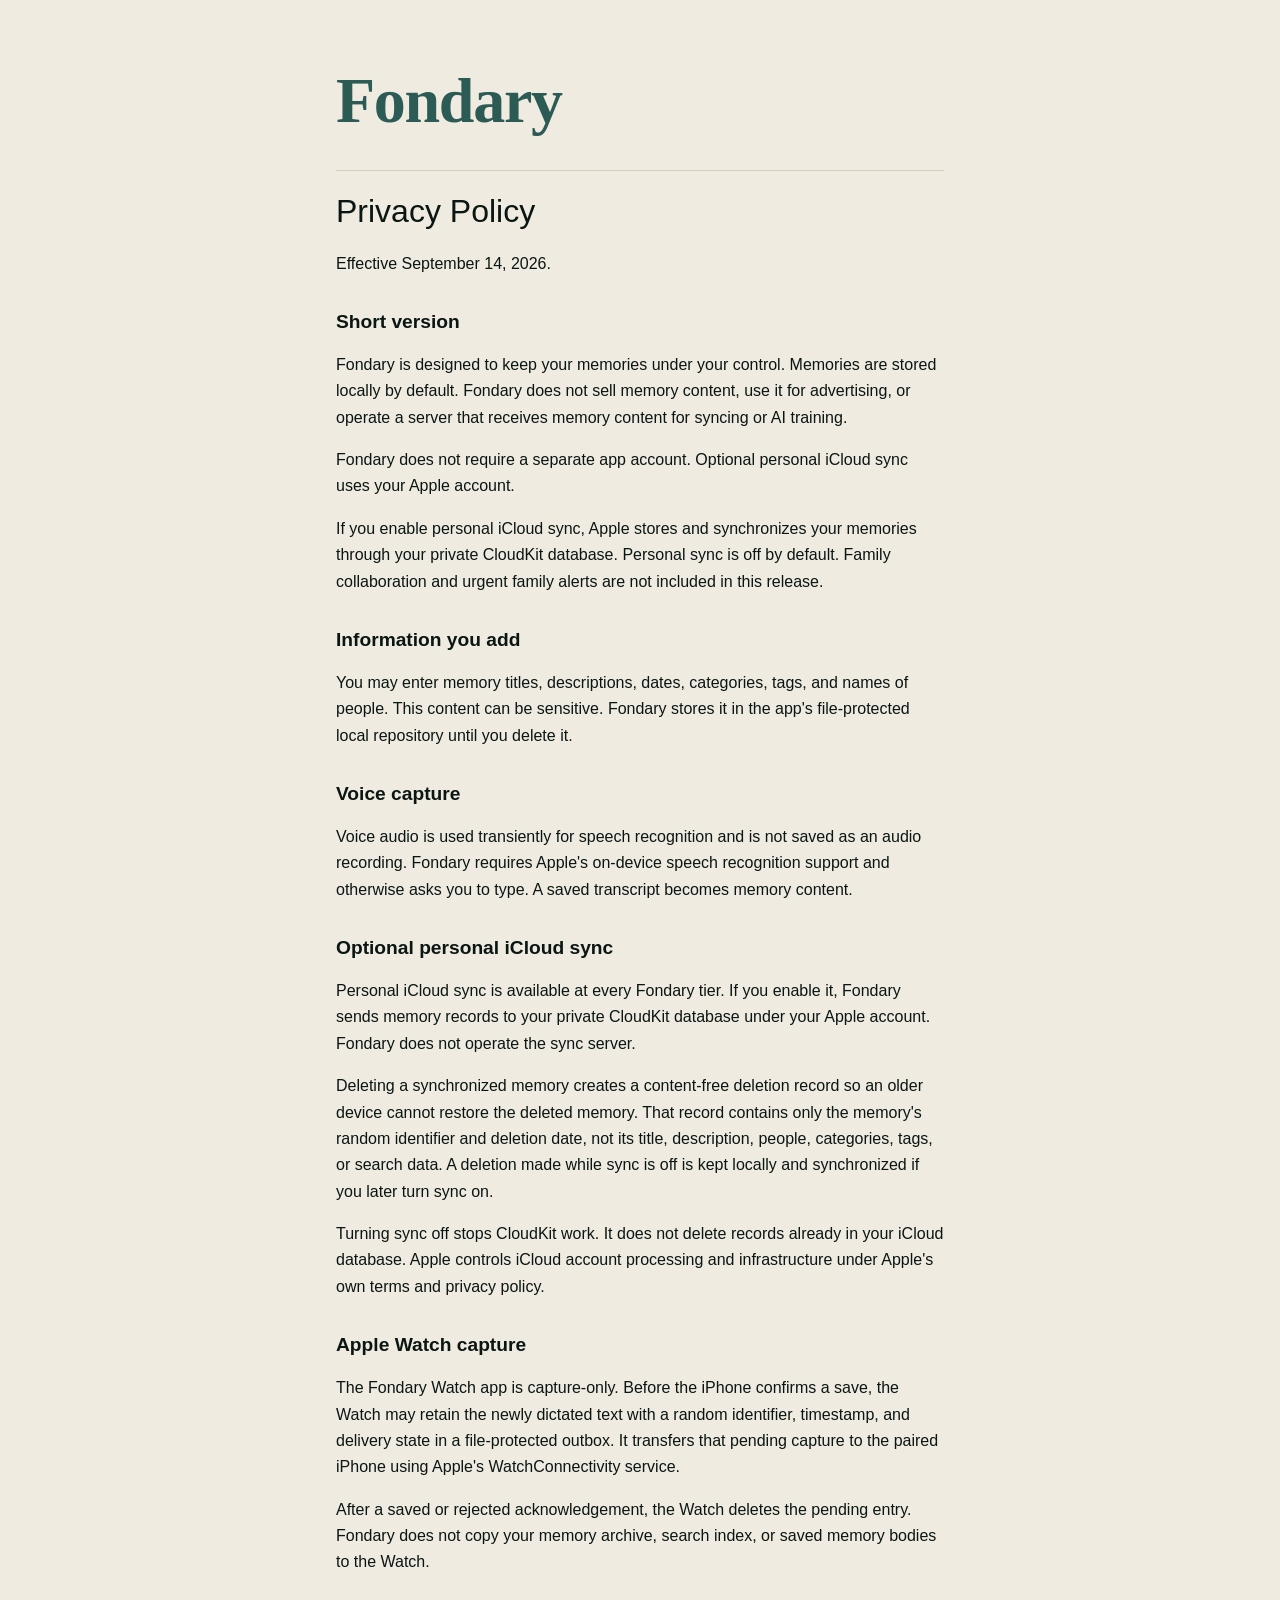
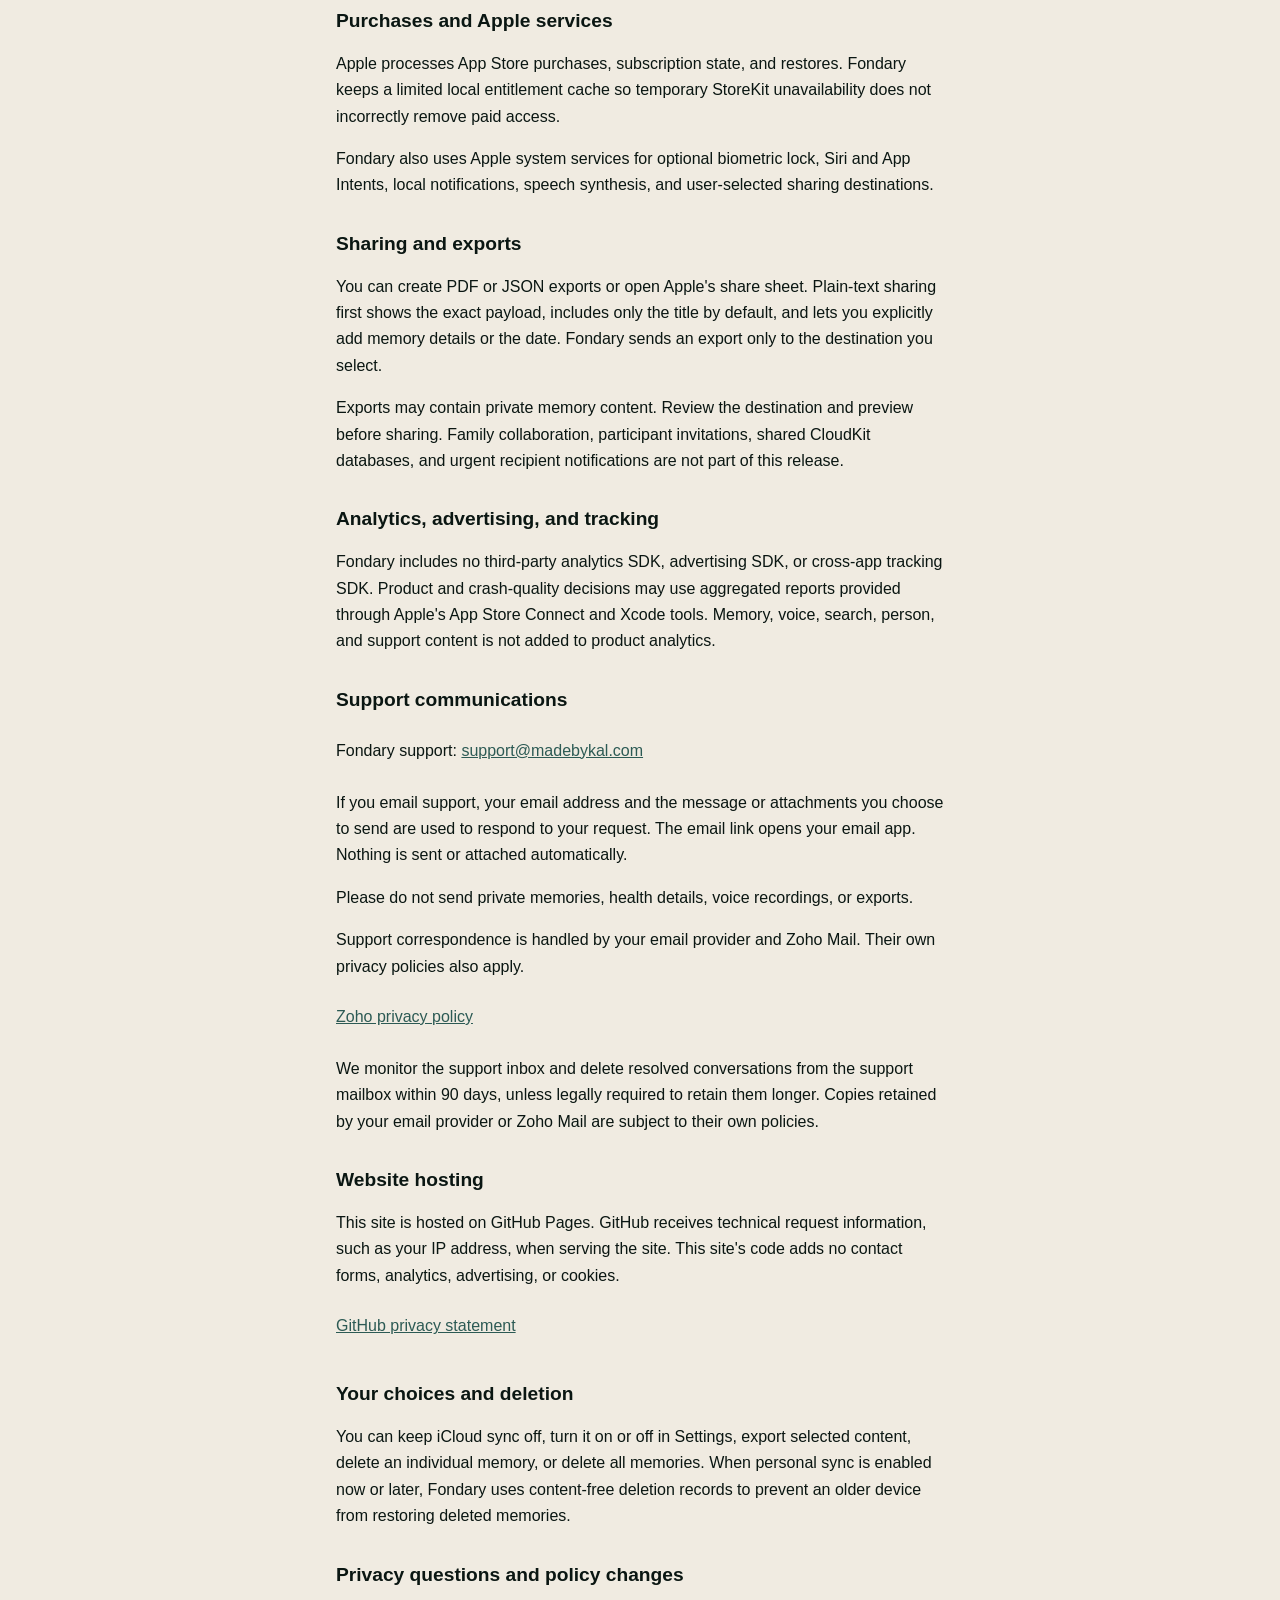
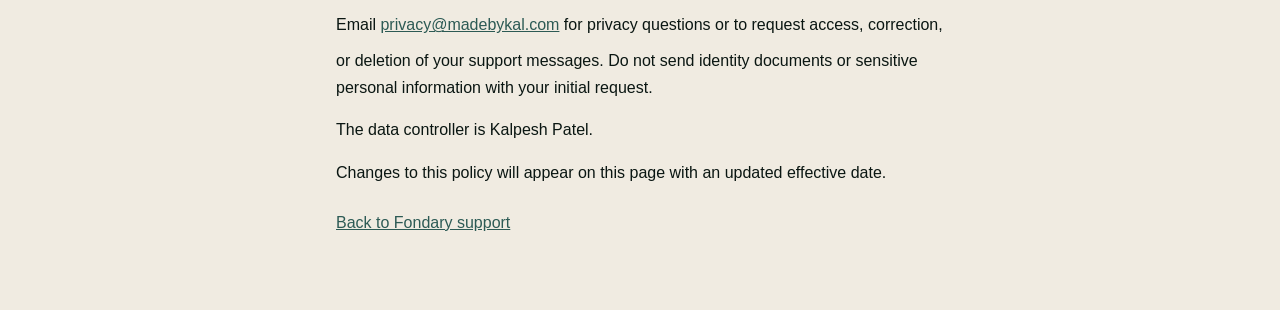
==== commit 984fbc53: "Migrate support contacts to Made by Kal" ====
--- a/privacy.html
+++ b/privacy.html
@@ -62,7 +62,7 @@
   <main aria-labelledby="privacy-title">
     <p class="product">Fondary</p>
     <h1 id="privacy-title">Privacy Policy</h1>
-    <p>Effective September 10, 2026.</p>
+    <p>Effective September 14, 2026.</p>
 
     <h2>Short version</h2>
     <p>Fondary is designed to keep your memories under your control. Memories are stored locally by default. Fondary does not sell memory content, use it for advertising, or operate a server that receives memory content for syncing or AI training.</p>
@@ -96,12 +96,12 @@
     <p>Fondary includes no third-party analytics SDK, advertising SDK, or cross-app tracking SDK. Product and crash-quality decisions may use aggregated reports provided through Apple's App Store Connect and Xcode tools. Memory, voice, search, person, and support content is not added to product analytics.</p>
 
     <h2>Support communications</h2>
-    <p>Fondary support: <a href="mailto:appportfolio.contact@gmail.com?subject=Fondary%20support">appportfolio.contact@gmail.com</a></p>
+    <p>Fondary support: <a href="mailto:support@madebykal.com?subject=Fondary%20support">support@madebykal.com</a></p>
     <p>If you email support, your email address and the message or attachments you choose to send are used to respond to your request. The email link opens your email app. Nothing is sent or attached automatically.</p>
     <p>Please do not send private memories, health details, voice recordings, or exports.</p>
-    <p>Support correspondence is handled by your email provider and Gmail. Their own privacy policies also apply.</p>
-    <p><a href="https://policies.google.com/privacy">Google privacy policy</a></p>
-    <p>We monitor the support inbox and delete resolved conversations from the support mailbox within 90 days, unless legally required to retain them longer. Copies retained by your email provider or Gmail are subject to their own policies.</p>
+    <p>Support correspondence is handled by your email provider and Zoho Mail. Their own privacy policies also apply.</p>
+    <p><a href="https://www.zoho.com/privacy.html">Zoho privacy policy</a></p>
+    <p>We monitor the support inbox and delete resolved conversations from the support mailbox within 90 days, unless legally required to retain them longer. Copies retained by your email provider or Zoho Mail are subject to their own policies.</p>
 
     <h2>Website hosting</h2>
     <p>This site is hosted on GitHub Pages. GitHub receives technical request information, such as your IP address, when serving the site. This site's code adds no contact forms, analytics, advertising, or cookies.</p>
@@ -111,7 +111,7 @@
     <p>You can keep iCloud sync off, turn it on or off in Settings, export selected content, delete an individual memory, or delete all memories. When personal sync is enabled now or later, Fondary uses content-free deletion records to prevent an older device from restoring deleted memories.</p>
 
     <h2>Privacy questions and policy changes</h2>
-    <p>Use the support contact above for privacy questions or to request access, correction, or deletion of your support messages. Do not send identity documents or sensitive personal information with your initial request.</p>
+    <p>Email <a href="mailto:privacy@madebykal.com?subject=Fondary%20privacy">privacy@madebykal.com</a> for privacy questions or to request access, correction, or deletion of your support messages. Do not send identity documents or sensitive personal information with your initial request.</p>
     <p>The data controller is Kalpesh Patel.</p>
     <p>Changes to this policy will appear on this page with an updated effective date.</p>
     <p><a href="/">Back to Fondary support</a></p>
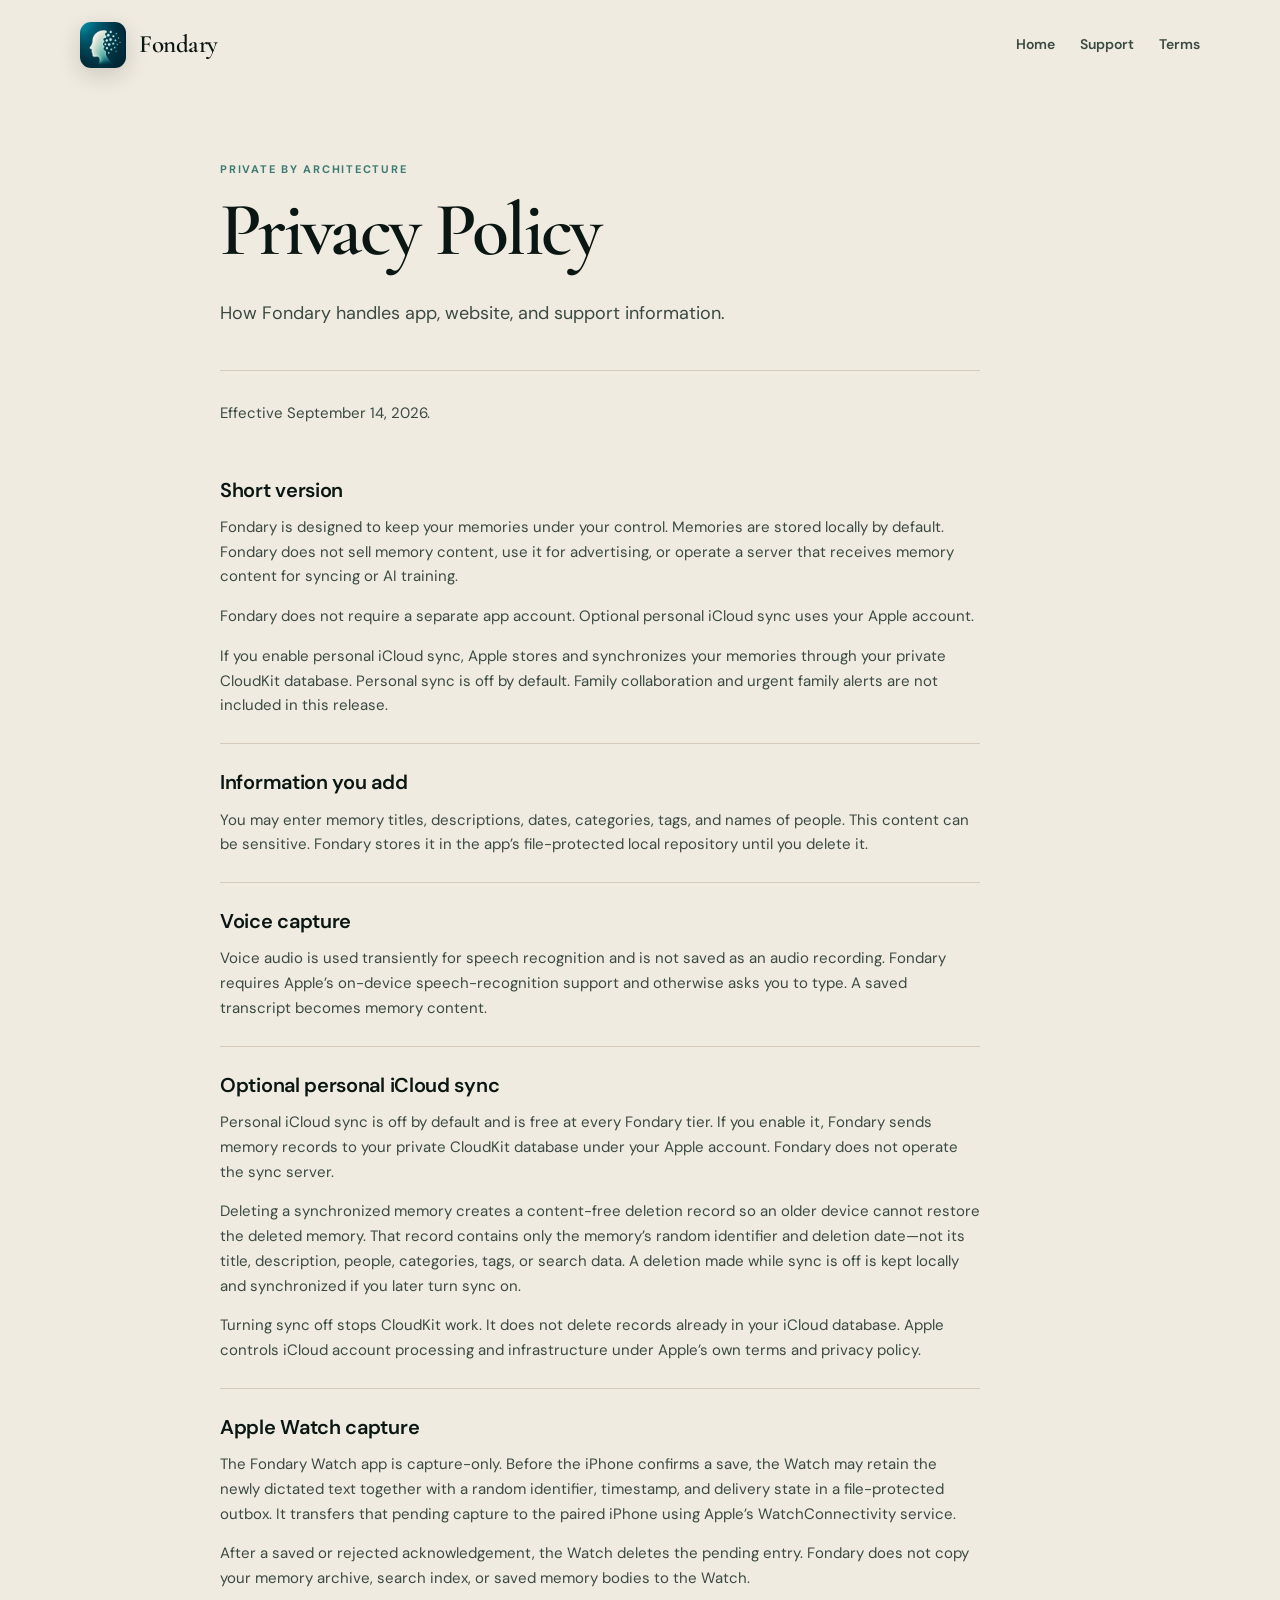
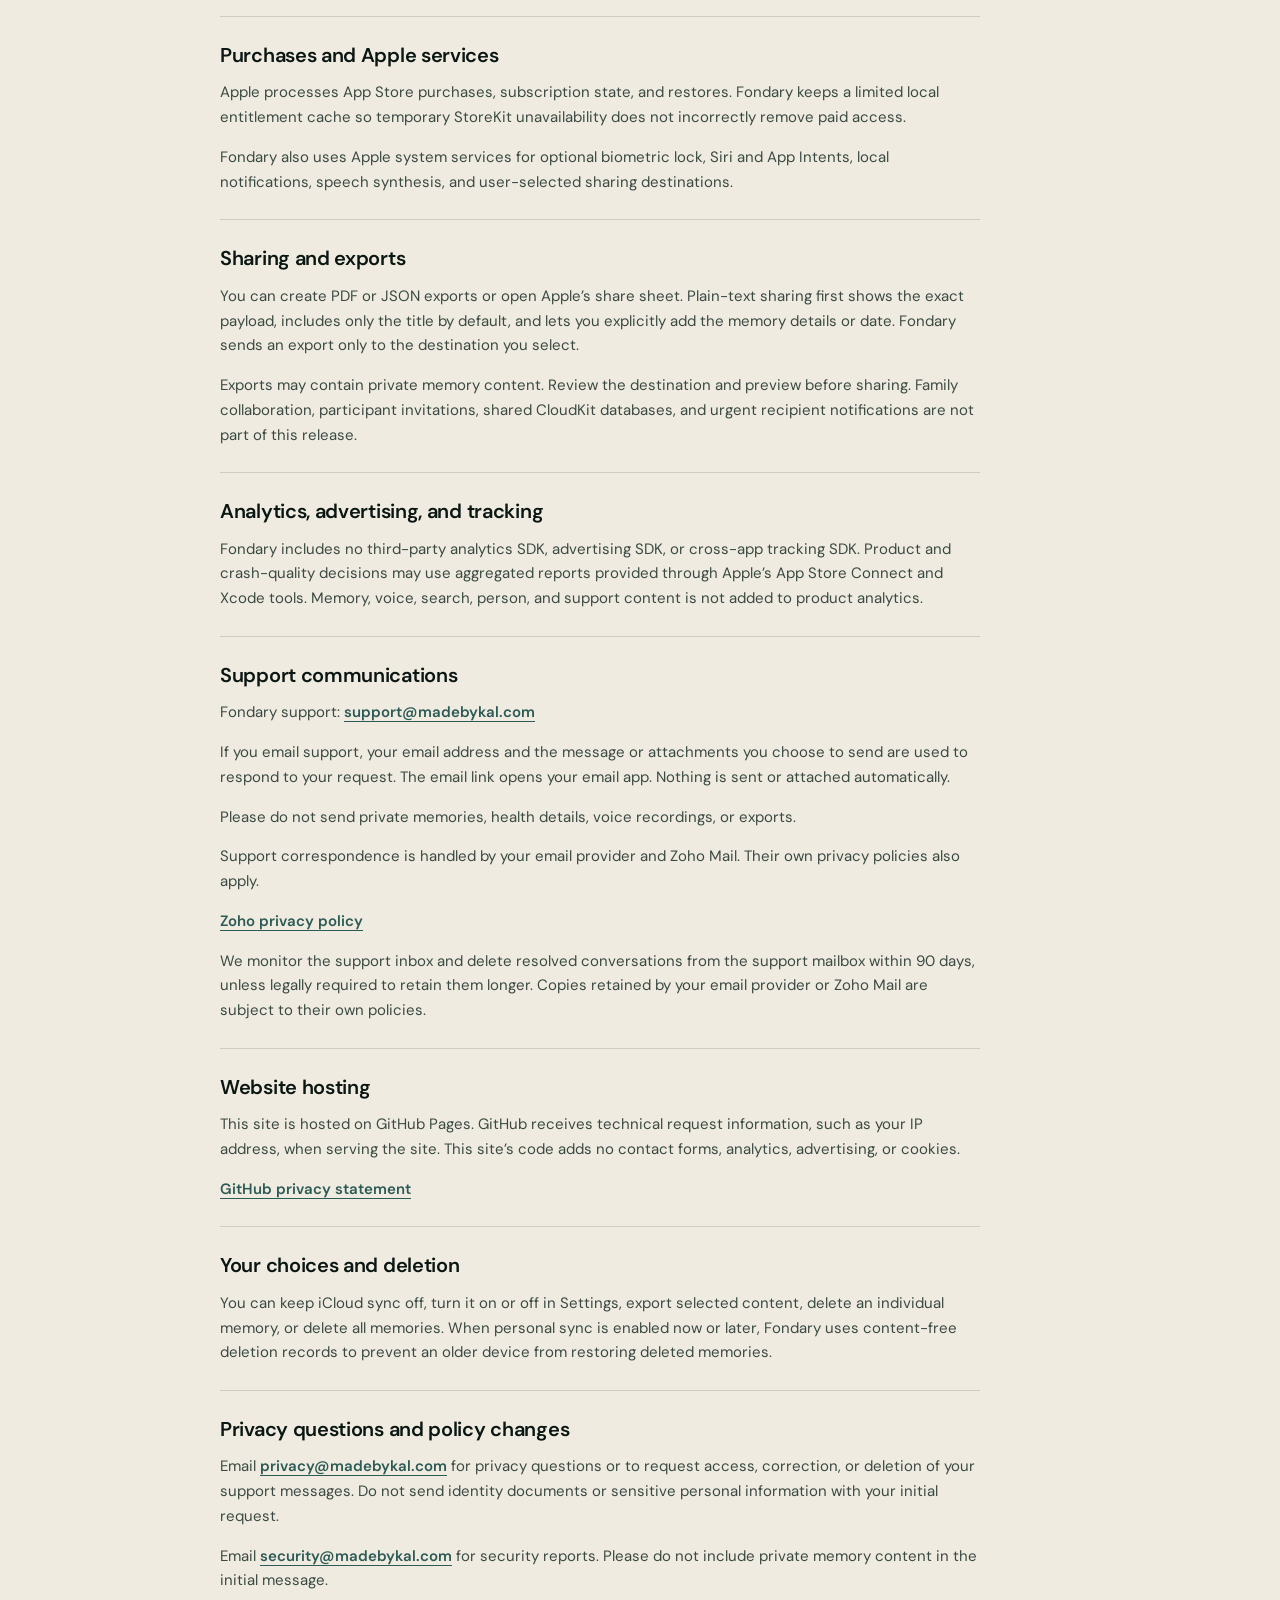
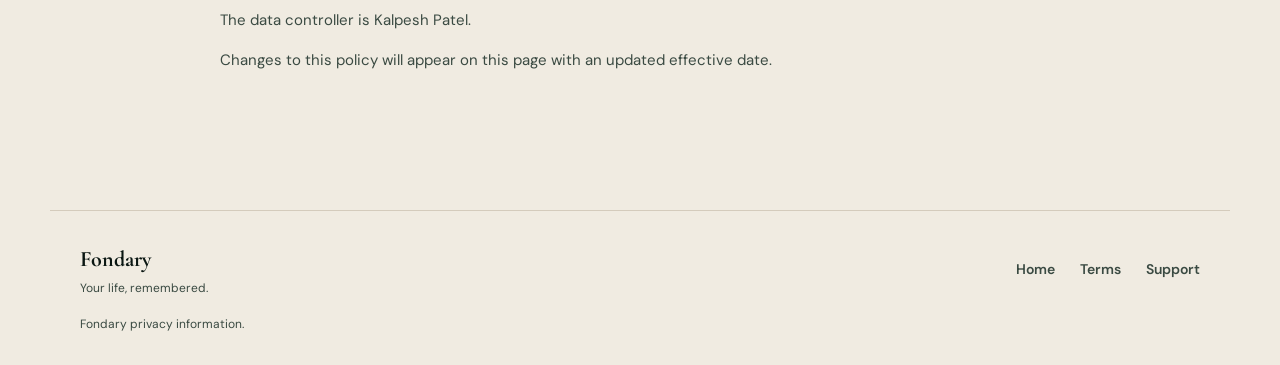
==== commit a521281a: "Build Fondary pre-release website" ====
--- a/privacy.html
+++ b/privacy.html
@@ -5,116 +5,112 @@
   <meta name="viewport" content="width=device-width, initial-scale=1">
   <title>Fondary Privacy Policy</title>
   <meta name="description" content="How Fondary handles app, website, and support information.">
+  <meta name="robots" content="index, follow">
   <meta name="theme-color" content="#f0ebe1">
   <link rel="canonical" href="https://getfondary.com/privacy">
-  <style>
-    :root {
-      color-scheme: light;
-      --linen: #f0ebe1;
-      --ink: #0a1612;
-      --teal: #2c5a54;
-      --line: #d8cec0;
-    }
-
-    * { box-sizing: border-box; }
-
-    html, body { min-height: 100%; }
-
-    body {
-      margin: 0;
-      background: var(--linen);
-      color: var(--ink);
-      font-family: ui-sans-serif, -apple-system, BlinkMacSystemFont, "Segoe UI", sans-serif;
-    }
-
-    main {
-      min-height: 100vh;
-      max-width: 44rem;
-      margin: 0 auto;
-      padding: clamp(1.25rem, 5vw, 3rem);
-      line-height: 1.65;
-    }
-
-    .product {
-      margin: 0;
-      color: var(--teal);
-      font-family: ui-serif, Georgia, serif;
-      font-size: clamp(2rem, 8vw, 4rem);
-      font-weight: 600;
-      letter-spacing: -0.02em;
-    }
-
-    a { display: inline-block; max-width: 100%; min-height: 44px; padding: 0.5rem 0; color: var(--teal); overflow-wrap: anywhere; }
-    a:focus-visible { outline: 3px solid var(--teal); outline-offset: 4px; }
-    h2 { margin-top: 2rem; font-size: 1.2rem; line-height: 1.4; }
-
-    h1 {
-      margin: 1rem 0;
-      border-top: 1px solid var(--line);
-      padding-top: 1rem;
-      font-size: clamp(1.5rem, 5vw, 2rem);
-      font-weight: 500;
-      line-height: 1.5;
-    }
-  </style>
+  <link rel="icon" type="image/png" href="/assets/fondary-icon.png">
+  <link rel="apple-touch-icon" href="/assets/fondary-icon.png">
+  <link rel="stylesheet" href="/styles.css">
 </head>
 <body>
-  <main aria-labelledby="privacy-title">
-    <p class="product">Fondary</p>
-    <h1 id="privacy-title">Privacy Policy</h1>
-    <p>Effective September 14, 2026.</p>
+  <a class="skip-link" href="#main">Skip to content</a>
+  <header class="site-header">
+    <a class="brand" href="/" aria-label="Fondary home"><img src="/assets/fondary-icon.png" alt="" width="46" height="46"><span>Fondary</span></a>
+    <nav aria-label="Main navigation"><a href="/">Home</a><a href="/support/">Support</a><a href="/terms/">Terms</a></nav>
+  </header>
 
-    <h2>Short version</h2>
-    <p>Fondary is designed to keep your memories under your control. Memories are stored locally by default. Fondary does not sell memory content, use it for advertising, or operate a server that receives memory content for syncing or AI training.</p>
-    <p>Fondary does not require a separate app account. Optional personal iCloud sync uses your Apple account.</p>
-    <p>If you enable personal iCloud sync, Apple stores and synchronizes your memories through your private CloudKit database. Personal sync is off by default. Family collaboration and urgent family alerts are not included in this release.</p>
+  <main class="subpage-main" id="main">
+    <header class="subpage-header">
+      <p class="eyebrow">Private by architecture</p>
+      <h1>Privacy Policy</h1>
+      <p class="lede">How Fondary handles app, website, and support information.</p>
+    </header>
 
-    <h2>Information you add</h2>
-    <p>You may enter memory titles, descriptions, dates, categories, tags, and names of people. This content can be sensitive. Fondary stores it in the app's file-protected local repository until you delete it.</p>
+    <article class="document">
+      <p class="updated">Effective September 14, 2026.</p>
 
-    <h2>Voice capture</h2>
-    <p>Voice audio is used transiently for speech recognition and is not saved as an audio recording. Fondary requires Apple's on-device speech recognition support and otherwise asks you to type. A saved transcript becomes memory content.</p>
+      <section>
+        <h2>Short version</h2>
+        <p>Fondary is designed to keep your memories under your control. Memories are stored locally by default. Fondary does not sell memory content, use it for advertising, or operate a server that receives memory content for syncing or AI training.</p>
+        <p>Fondary does not require a separate app account. Optional personal iCloud sync uses your Apple account.</p>
+        <p>If you enable personal iCloud sync, Apple stores and synchronizes your memories through your private CloudKit database. Personal sync is off by default. Family collaboration and urgent family alerts are not included in this release.</p>
+      </section>
 
-    <h2>Optional personal iCloud sync</h2>
-    <p>Personal iCloud sync is available at every Fondary tier. If you enable it, Fondary sends memory records to your private CloudKit database under your Apple account. Fondary does not operate the sync server.</p>
-    <p>Deleting a synchronized memory creates a content-free deletion record so an older device cannot restore the deleted memory. That record contains only the memory's random identifier and deletion date, not its title, description, people, categories, tags, or search data. A deletion made while sync is off is kept locally and synchronized if you later turn sync on.</p>
-    <p>Turning sync off stops CloudKit work. It does not delete records already in your iCloud database. Apple controls iCloud account processing and infrastructure under Apple's own terms and privacy policy.</p>
+      <section>
+        <h2>Information you add</h2>
+        <p>You may enter memory titles, descriptions, dates, categories, tags, and names of people. This content can be sensitive. Fondary stores it in the app’s file-protected local repository until you delete it.</p>
+      </section>
 
-    <h2>Apple Watch capture</h2>
-    <p>The Fondary Watch app is capture-only. Before the iPhone confirms a save, the Watch may retain the newly dictated text with a random identifier, timestamp, and delivery state in a file-protected outbox. It transfers that pending capture to the paired iPhone using Apple's WatchConnectivity service.</p>
-    <p>After a saved or rejected acknowledgement, the Watch deletes the pending entry. Fondary does not copy your memory archive, search index, or saved memory bodies to the Watch.</p>
+      <section>
+        <h2>Voice capture</h2>
+        <p>Voice audio is used transiently for speech recognition and is not saved as an audio recording. Fondary requires Apple’s on-device speech-recognition support and otherwise asks you to type. A saved transcript becomes memory content.</p>
+      </section>
 
-    <h2>Purchases and Apple services</h2>
-    <p>Apple processes App Store purchases, subscription state, and restores. Fondary keeps a limited local entitlement cache so temporary StoreKit unavailability does not incorrectly remove paid access.</p>
-    <p>Fondary also uses Apple system services for optional biometric lock, Siri and App Intents, local notifications, speech synthesis, and user-selected sharing destinations.</p>
+      <section>
+        <h2>Optional personal iCloud sync</h2>
+        <p>Personal iCloud sync is off by default and is free at every Fondary tier. If you enable it, Fondary sends memory records to your private CloudKit database under your Apple account. Fondary does not operate the sync server.</p>
+        <p>Deleting a synchronized memory creates a content-free deletion record so an older device cannot restore the deleted memory. That record contains only the memory’s random identifier and deletion date—not its title, description, people, categories, tags, or search data. A deletion made while sync is off is kept locally and synchronized if you later turn sync on.</p>
+        <p>Turning sync off stops CloudKit work. It does not delete records already in your iCloud database. Apple controls iCloud account processing and infrastructure under Apple’s own terms and privacy policy.</p>
+      </section>
 
-    <h2>Sharing and exports</h2>
-    <p>You can create PDF or JSON exports or open Apple's share sheet. Plain-text sharing first shows the exact payload, includes only the title by default, and lets you explicitly add memory details or the date. Fondary sends an export only to the destination you select.</p>
-    <p>Exports may contain private memory content. Review the destination and preview before sharing. Family collaboration, participant invitations, shared CloudKit databases, and urgent recipient notifications are not part of this release.</p>
+      <section>
+        <h2>Apple Watch capture</h2>
+        <p>The Fondary Watch app is capture-only. Before the iPhone confirms a save, the Watch may retain the newly dictated text together with a random identifier, timestamp, and delivery state in a file-protected outbox. It transfers that pending capture to the paired iPhone using Apple’s WatchConnectivity service.</p>
+        <p>After a saved or rejected acknowledgement, the Watch deletes the pending entry. Fondary does not copy your memory archive, search index, or saved memory bodies to the Watch.</p>
+      </section>
 
-    <h2>Analytics, advertising, and tracking</h2>
-    <p>Fondary includes no third-party analytics SDK, advertising SDK, or cross-app tracking SDK. Product and crash-quality decisions may use aggregated reports provided through Apple's App Store Connect and Xcode tools. Memory, voice, search, person, and support content is not added to product analytics.</p>
+      <section>
+        <h2>Purchases and Apple services</h2>
+        <p>Apple processes App Store purchases, subscription state, and restores. Fondary keeps a limited local entitlement cache so temporary StoreKit unavailability does not incorrectly remove paid access.</p>
+        <p>Fondary also uses Apple system services for optional biometric lock, Siri and App Intents, local notifications, speech synthesis, and user-selected sharing destinations.</p>
+      </section>
 
-    <h2>Support communications</h2>
-    <p>Fondary support: <a href="mailto:support@madebykal.com?subject=Fondary%20support">support@madebykal.com</a></p>
-    <p>If you email support, your email address and the message or attachments you choose to send are used to respond to your request. The email link opens your email app. Nothing is sent or attached automatically.</p>
-    <p>Please do not send private memories, health details, voice recordings, or exports.</p>
-    <p>Support correspondence is handled by your email provider and Zoho Mail. Their own privacy policies also apply.</p>
-    <p><a href="https://www.zoho.com/privacy.html">Zoho privacy policy</a></p>
-    <p>We monitor the support inbox and delete resolved conversations from the support mailbox within 90 days, unless legally required to retain them longer. Copies retained by your email provider or Zoho Mail are subject to their own policies.</p>
+      <section>
+        <h2>Sharing and exports</h2>
+        <p>You can create PDF or JSON exports or open Apple’s share sheet. Plain-text sharing first shows the exact payload, includes only the title by default, and lets you explicitly add the memory details or date. Fondary sends an export only to the destination you select.</p>
+        <p>Exports may contain private memory content. Review the destination and preview before sharing. Family collaboration, participant invitations, shared CloudKit databases, and urgent recipient notifications are not part of this release.</p>
+      </section>
 
-    <h2>Website hosting</h2>
-    <p>This site is hosted on GitHub Pages. GitHub receives technical request information, such as your IP address, when serving the site. This site's code adds no contact forms, analytics, advertising, or cookies.</p>
-    <p><a href="https://docs.github.com/en/site-policy/privacy-policies/github-general-privacy-statement">GitHub privacy statement</a></p>
+      <section>
+        <h2>Analytics, advertising, and tracking</h2>
+        <p>Fondary includes no third-party analytics SDK, advertising SDK, or cross-app tracking SDK. Product and crash-quality decisions may use aggregated reports provided through Apple’s App Store Connect and Xcode tools. Memory, voice, search, person, and support content is not added to product analytics.</p>
+      </section>
 
-    <h2>Your choices and deletion</h2>
-    <p>You can keep iCloud sync off, turn it on or off in Settings, export selected content, delete an individual memory, or delete all memories. When personal sync is enabled now or later, Fondary uses content-free deletion records to prevent an older device from restoring deleted memories.</p>
+      <section>
+        <h2>Support communications</h2>
+        <p>Fondary support: <a href="mailto:support@madebykal.com?subject=Fondary%20support">support@madebykal.com</a></p>
+        <p>If you email support, your email address and the message or attachments you choose to send are used to respond to your request. The email link opens your email app. Nothing is sent or attached automatically.</p>
+        <p>Please do not send private memories, health details, voice recordings, or exports.</p>
+        <p>Support correspondence is handled by your email provider and Zoho Mail. Their own privacy policies also apply.</p>
+        <p><a href="https://www.zoho.com/privacy.html">Zoho privacy policy</a></p>
+        <p>We monitor the support inbox and delete resolved conversations from the support mailbox within 90 days, unless legally required to retain them longer. Copies retained by your email provider or Zoho Mail are subject to their own policies.</p>
+      </section>
 
-    <h2>Privacy questions and policy changes</h2>
-    <p>Email <a href="mailto:privacy@madebykal.com?subject=Fondary%20privacy">privacy@madebykal.com</a> for privacy questions or to request access, correction, or deletion of your support messages. Do not send identity documents or sensitive personal information with your initial request.</p>
-    <p>The data controller is Kalpesh Patel.</p>
-    <p>Changes to this policy will appear on this page with an updated effective date.</p>
-    <p><a href="/">Back to Fondary support</a></p>
+      <section>
+        <h2>Website hosting</h2>
+        <p>This site is hosted on GitHub Pages. GitHub receives technical request information, such as your IP address, when serving the site. This site’s code adds no contact forms, analytics, advertising, or cookies.</p>
+        <p><a href="https://docs.github.com/en/site-policy/privacy-policies/github-general-privacy-statement">GitHub privacy statement</a></p>
+      </section>
+
+      <section>
+        <h2>Your choices and deletion</h2>
+        <p>You can keep iCloud sync off, turn it on or off in Settings, export selected content, delete an individual memory, or delete all memories. When personal sync is enabled now or later, Fondary uses content-free deletion records to prevent an older device from restoring deleted memories.</p>
+      </section>
+
+      <section>
+        <h2>Privacy questions and policy changes</h2>
+        <p>Email <a href="mailto:privacy@madebykal.com?subject=Fondary%20privacy">privacy@madebykal.com</a> for privacy questions or to request access, correction, or deletion of your support messages. Do not send identity documents or sensitive personal information with your initial request.</p>
+        <p>Email <a href="mailto:security@madebykal.com?subject=Fondary%20security">security@madebykal.com</a> for security reports. Please do not include private memory content in the initial message.</p>
+        <p>The data controller is Kalpesh Patel.</p>
+        <p>Changes to this policy will appear on this page with an updated effective date.</p>
+      </section>
+    </article>
   </main>
+
+  <footer>
+    <div><strong>Fondary</strong><span>Your life, remembered.</span></div>
+    <nav aria-label="Footer navigation"><a href="/">Home</a><a href="/terms/">Terms</a><a href="/support/">Support</a></nav>
+    <p>Fondary privacy information.</p>
+  </footer>
 </body>
 </html>
--- a/styles.css
+++ b/styles.css
@@ -0,0 +1,652 @@
+@font-face {
+  font-family: "DM Sans";
+  src: url("/assets/dm-sans.ttf") format("truetype");
+  font-style: normal;
+  font-weight: 400 700;
+  font-display: swap;
+}
+
+@font-face {
+  font-family: "Cormorant Garamond";
+  src: url("/assets/cormorant-garamond.ttf") format("truetype");
+  font-style: normal;
+  font-weight: 400 700;
+  font-display: swap;
+}
+
+:root {
+  color-scheme: light;
+  --teal: #3d7a72;
+  --teal-dk: #2c5a54;
+  --linen: #f0ebe1;
+  --linen-dk: #e4ddd0;
+  --gold: #c4953a;
+  --mauve: #b8929e;
+  --rose: #c07b6a;
+  --lavender: #9b96c4;
+  --blue: #5e8fa3;
+  --mint: #d8e8e2;
+  --text: #0a1612;
+  --text-md: #3a4a42;
+  --white: #fdfaf6;
+  --line: #d4cbbc;
+  --font-display: "Cormorant Garamond", Georgia, serif;
+  --font-body: "DM Sans", -apple-system, BlinkMacSystemFont, "Segoe UI", sans-serif;
+  --shadow: 0 24px 70px rgba(10, 22, 18, 0.14);
+}
+
+* { box-sizing: border-box; }
+
+html { scroll-behavior: smooth; }
+
+body {
+  margin: 0;
+  background: var(--linen);
+  color: var(--text);
+  font-family: var(--font-body);
+  font-size: 16px;
+  line-height: 1.65;
+  -webkit-font-smoothing: antialiased;
+}
+
+a { color: inherit; }
+img { display: block; max-width: 100%; }
+figure { margin: 0; }
+
+:focus-visible {
+  outline: 3px solid var(--teal);
+  outline-offset: 4px;
+}
+
+.skip-link {
+  position: fixed;
+  top: -100px;
+  left: 18px;
+  z-index: 1000;
+  padding: 11px 16px;
+  border-radius: 8px;
+  background: var(--teal-dk);
+  color: var(--linen);
+  font-weight: 700;
+}
+
+.skip-link:focus { top: 18px; }
+
+.site-header {
+  max-width: 1180px;
+  margin: 0 auto;
+  padding: 22px 30px;
+  display: flex;
+  align-items: center;
+  justify-content: space-between;
+  gap: 24px;
+}
+
+.brand {
+  display: inline-flex;
+  align-items: center;
+  gap: 13px;
+  color: var(--text);
+  font-family: var(--font-display);
+  font-size: 25px;
+  font-weight: 600;
+  letter-spacing: -0.02em;
+  text-decoration: none;
+}
+
+.brand img {
+  width: 46px;
+  height: 46px;
+  border-radius: 11px;
+  box-shadow: 0 7px 22px rgba(10, 22, 18, 0.16);
+}
+
+.site-header nav,
+footer nav {
+  display: flex;
+  align-items: center;
+  gap: 25px;
+}
+
+.site-header nav a,
+footer nav a {
+  color: var(--text-md);
+  font-size: 14px;
+  font-weight: 600;
+  text-decoration: none;
+}
+
+.site-header nav a:hover,
+.site-header nav a:focus-visible,
+footer nav a:hover,
+footer nav a:focus-visible { color: var(--teal-dk); }
+
+.hero {
+  max-width: 1180px;
+  margin: 0 auto;
+  padding: 82px 30px 108px;
+  display: grid;
+  grid-template-columns: minmax(0, 1.08fr) minmax(310px, 0.72fr);
+  align-items: center;
+  gap: clamp(54px, 8vw, 110px);
+  overflow: hidden;
+}
+
+.hero-copy { padding-bottom: 28px; }
+
+.eyebrow,
+.card-label {
+  margin: 0 0 15px;
+  color: var(--teal);
+  font-size: 11px;
+  font-weight: 700;
+  letter-spacing: 0.16em;
+  text-transform: uppercase;
+}
+
+h1,
+h2 {
+  margin: 0;
+  font-family: var(--font-display);
+  font-weight: 600;
+  letter-spacing: -0.035em;
+  text-wrap: balance;
+}
+
+h1 {
+  max-width: 720px;
+  font-size: clamp(58px, 7.8vw, 102px);
+  line-height: 0.87;
+}
+
+h1 em,
+h2 em {
+  color: var(--teal-dk);
+  font-weight: 400;
+}
+
+.lede {
+  max-width: 650px;
+  margin: 31px 0 0;
+  color: var(--text-md);
+  font-size: clamp(18px, 2vw, 21px);
+  line-height: 1.62;
+}
+
+.hero-actions {
+  margin-top: 34px;
+  display: flex;
+  align-items: center;
+  flex-wrap: wrap;
+  gap: 21px;
+}
+
+.status-pill {
+  display: inline-flex;
+  padding: 9px 14px;
+  border: 1px solid var(--line);
+  border-radius: 20px;
+  background: var(--white);
+  color: var(--teal-dk);
+  font-size: 13px;
+  font-weight: 700;
+}
+
+.text-link {
+  color: var(--teal-dk);
+  font-weight: 700;
+  text-underline-offset: 5px;
+}
+
+.hero-preview {
+  position: relative;
+  width: min(100%, 360px);
+  justify-self: center;
+  padding: 12px;
+  border: 1px solid rgba(44, 90, 84, 0.34);
+  border-radius: 42px;
+  background: var(--teal-dk);
+  box-shadow: var(--shadow);
+}
+
+.hero-preview img {
+  position: relative;
+  z-index: 1;
+  width: 100%;
+  border-radius: 31px;
+}
+
+.hero-preview figcaption,
+.phone-shot figcaption {
+  margin-top: 13px;
+  color: var(--text-md);
+  font-size: 12px;
+  font-weight: 600;
+  text-align: center;
+}
+
+.hero-preview figcaption {
+  position: absolute;
+  right: 0;
+  bottom: -35px;
+  left: 0;
+}
+
+.preview-halo {
+  position: absolute;
+  width: 330px;
+  height: 330px;
+  top: 16%;
+  left: 42%;
+  border-radius: 50%;
+  background: var(--mint);
+  opacity: 0.72;
+  transform: translateX(-50%);
+}
+
+.trust-row {
+  padding: 19px 30px;
+  display: flex;
+  justify-content: center;
+  flex-wrap: wrap;
+  gap: 13px 38px;
+  border-block: 1px solid var(--line);
+  background: rgba(253, 250, 246, 0.72);
+  color: var(--text-md);
+  font-size: 11px;
+  font-weight: 700;
+  letter-spacing: 0.1em;
+  text-transform: uppercase;
+}
+
+.section {
+  max-width: 1180px;
+  margin: 0 auto;
+  padding: 116px 30px;
+}
+
+.section-heading { max-width: 780px; }
+
+h2 {
+  font-size: clamp(43px, 5.5vw, 68px);
+  line-height: 1.02;
+}
+
+.section-heading > p:last-child,
+.interface-copy > p:not(.eyebrow):not(.preview-note) {
+  max-width: 680px;
+  margin: 24px 0 0;
+  color: var(--text-md);
+  font-size: 18px;
+}
+
+.steps,
+.access-grid {
+  margin-top: 58px;
+  display: grid;
+  grid-template-columns: repeat(3, minmax(0, 1fr));
+  gap: 18px;
+}
+
+.steps article {
+  min-height: 286px;
+  padding: 28px;
+  border-top: 3px solid var(--teal);
+  background: var(--white);
+  box-shadow: 0 12px 34px rgba(10, 22, 18, 0.07);
+}
+
+.steps article:nth-child(2) { border-color: var(--gold); }
+.steps article:nth-child(3) { border-color: var(--blue); }
+
+.step-number {
+  color: var(--teal);
+  font-family: var(--font-display);
+  font-size: 28px;
+  font-weight: 600;
+}
+
+h3 {
+  margin: 56px 0 9px;
+  color: var(--text);
+  font-size: 19px;
+  line-height: 1.35;
+}
+
+.steps p,
+.access-card p {
+  margin: 0;
+  color: var(--text-md);
+  font-size: 15px;
+}
+
+.interface-section {
+  padding: 106px max(30px, calc((100vw - 1120px) / 2));
+  display: grid;
+  grid-template-columns: minmax(270px, 0.72fr) minmax(470px, 1fr);
+  align-items: center;
+  gap: clamp(58px, 8vw, 110px);
+  background: var(--linen-dk);
+}
+
+.preview-note {
+  margin: 30px 0 0;
+  padding-top: 18px;
+  border-top: 1px solid rgba(58, 74, 66, 0.24);
+  color: var(--text-md);
+  font-size: 12px;
+}
+
+.screen-pair {
+  display: grid;
+  grid-template-columns: repeat(2, minmax(0, 1fr));
+  align-items: center;
+  gap: clamp(22px, 4vw, 42px);
+}
+
+.phone-shot {
+  padding: 9px;
+  border-radius: 34px;
+  background: var(--teal-dk);
+  box-shadow: 0 20px 50px rgba(10, 22, 18, 0.15);
+}
+
+.phone-shot img { border-radius: 26px; }
+.search-shot { transform: translateY(38px); }
+.phone-shot figcaption { color: var(--text); }
+
+.privacy-band {
+  max-width: 1120px;
+  margin: 92px auto 0;
+  padding: clamp(45px, 7vw, 78px);
+  display: grid;
+  grid-template-columns: minmax(0, 0.88fr) minmax(0, 1fr);
+  gap: clamp(48px, 8vw, 92px);
+  background: var(--teal-dk);
+  color: var(--linen);
+}
+
+.privacy-band h2 { color: var(--linen); }
+.eyebrow-light { color: var(--mint); }
+
+.privacy-copy p {
+  margin: 0 0 17px;
+  color: var(--linen);
+}
+
+.button,
+.button-light {
+  display: inline-flex;
+  min-height: 44px;
+  align-items: center;
+  justify-content: center;
+  margin-top: 14px;
+  padding: 11px 22px;
+  border: 1.5px solid var(--teal);
+  border-radius: 8px;
+  background: var(--teal);
+  color: var(--linen);
+  font-size: 12px;
+  font-weight: 700;
+  letter-spacing: 0.1em;
+  text-decoration: none;
+  text-transform: uppercase;
+}
+
+.button-light {
+  border-color: var(--linen);
+  background: var(--linen);
+  color: var(--teal-dk);
+}
+
+.button:hover,
+.button:focus-visible { background: var(--teal-dk); }
+
+.button-light:hover,
+.button-light:focus-visible {
+  background: var(--white);
+  color: var(--text);
+}
+
+.access-card {
+  padding: 27px;
+  border-left: 3px solid var(--mauve);
+  background: var(--white);
+}
+
+.access-card:nth-child(2) { border-color: var(--teal); }
+.access-card:nth-child(3) { border-color: var(--lavender); }
+
+.access-card h3 {
+  margin: 20px 0 10px;
+  font-family: var(--font-display);
+  font-size: 30px;
+  font-weight: 600;
+}
+
+.card-label { margin-bottom: 0; }
+
+.closing {
+  max-width: 840px;
+  margin: 0 auto;
+  padding: 80px 30px 124px;
+  text-align: center;
+}
+
+.closing img {
+  width: 88px;
+  height: 88px;
+  margin: 0 auto 26px;
+  border-radius: 21px;
+  box-shadow: 0 13px 32px rgba(10, 22, 18, 0.17);
+}
+
+.closing h2 { font-size: clamp(42px, 6vw, 66px); }
+
+.closing > p:not(.eyebrow) {
+  margin: 22px 0 0;
+  color: var(--text-md);
+}
+
+.closing .support-warning {
+  margin-top: 8px;
+  font-size: 13px;
+}
+
+footer {
+  max-width: 1180px;
+  margin: 0 auto;
+  padding: 30px;
+  display: grid;
+  grid-template-columns: 1fr auto;
+  align-items: center;
+  gap: 16px 32px;
+  border-top: 1px solid var(--line);
+}
+
+footer div { display: grid; gap: 2px; }
+footer strong { font-family: var(--font-display); font-size: 22px; }
+footer span,
+footer p { color: var(--text-md); font-size: 12px; }
+footer p { grid-column: 1 / -1; margin: 0; }
+
+.subpage-main {
+  max-width: 900px;
+  margin: 0 auto;
+  padding: 70px 30px 112px;
+}
+
+.subpage-header {
+  max-width: 760px;
+  padding-bottom: 42px;
+  border-bottom: 1px solid var(--line);
+}
+
+.subpage-header h1 {
+  font-size: clamp(48px, 7vw, 76px);
+  line-height: 0.98;
+}
+
+.subpage-header .lede { font-size: 18px; }
+
+.document {
+  max-width: 760px;
+  padding-top: 20px;
+  color: var(--text-md);
+}
+
+.document > section {
+  padding: 28px 0 10px;
+  border-top: 1px solid var(--line);
+}
+
+.document > section:first-of-type { border-top: 0; }
+
+.document h2 {
+  color: var(--text);
+  font-family: var(--font-body);
+  font-size: 20px;
+  letter-spacing: -0.015em;
+}
+
+.document p,
+.document li { font-size: 15px; }
+
+.document a {
+  color: var(--teal-dk);
+  font-weight: 600;
+  overflow-wrap: anywhere;
+  text-underline-offset: 4px;
+}
+
+.updated {
+  margin: 10px 0 26px;
+  color: var(--text-md);
+  font-size: 13px;
+}
+
+.support-grid {
+  display: grid;
+  grid-template-columns: repeat(2, minmax(0, 1fr));
+  gap: 1px;
+  margin: 20px 0 48px;
+  background: var(--line);
+  border: 1px solid var(--line);
+}
+
+.support-card {
+  min-height: 220px;
+  padding: 25px;
+  background: var(--white);
+}
+
+.support-card h2 {
+  margin: 0 0 10px;
+  font-family: var(--font-body);
+  font-size: 18px;
+  line-height: 1.4;
+}
+
+.support-card p { margin: 0; color: var(--text-md); font-size: 14px; }
+
+.contact-panel {
+  padding: 32px;
+  border-left: 3px solid var(--teal);
+  background: var(--mint);
+}
+
+.contact-panel h2 {
+  font-family: var(--font-display);
+  font-size: 34px;
+}
+
+.contact-panel p { margin: 8px 0 0; }
+
+.eula-panel {
+  margin-top: 32px;
+  padding: 32px;
+  border-top: 3px solid var(--teal);
+  background: var(--white);
+}
+
+.not-found {
+  min-height: 75vh;
+  display: grid;
+  place-content: center;
+  max-width: 760px;
+  margin: 0 auto;
+  padding: 40px 30px;
+  text-align: center;
+}
+
+.not-found h1 { font-size: clamp(52px, 9vw, 86px); }
+.not-found .button { justify-self: center; }
+
+@media (max-width: 860px) {
+  .hero {
+    grid-template-columns: 1fr;
+    padding-top: 56px;
+  }
+
+  .hero-copy { max-width: 740px; }
+  .hero-preview { width: min(78vw, 350px); }
+
+  .steps,
+  .access-grid { grid-template-columns: 1fr; }
+
+  .steps article { min-height: 0; }
+  .steps h3 { margin-top: 34px; }
+
+  .interface-section {
+    grid-template-columns: 1fr;
+    padding-inline: 30px;
+  }
+
+  .interface-copy { max-width: 680px; }
+  .screen-pair { max-width: 600px; margin: 0 auto; }
+  .privacy-band { margin-inline: 24px; grid-template-columns: 1fr; }
+}
+
+@media (max-width: 650px) {
+  .site-header {
+    padding: 18px 20px;
+    align-items: flex-start;
+  }
+
+  .site-header nav {
+    align-items: flex-end;
+    flex-direction: column;
+    gap: 8px;
+  }
+
+  .site-header nav a { min-height: 32px; }
+  .hero { padding: 48px 20px 92px; }
+  h1 { font-size: clamp(53px, 17vw, 78px); }
+  .section { padding: 88px 20px; }
+  .interface-section { padding: 80px 20px 105px; }
+  .screen-pair { gap: 12px; }
+  .phone-shot { padding: 6px; border-radius: 25px; }
+  .phone-shot img { border-radius: 19px; }
+  .privacy-band { margin: 64px 0 0; padding: 48px 22px; }
+  .closing { padding-inline: 20px; }
+
+  footer {
+    padding: 25px 20px;
+    grid-template-columns: 1fr;
+  }
+
+  footer nav { flex-wrap: wrap; gap: 14px 22px; }
+  footer p { grid-column: 1; }
+
+  .subpage-main { padding: 54px 20px 88px; }
+  .support-grid { grid-template-columns: 1fr; }
+  .support-card { min-height: 0; }
+}
+
+@media (prefers-reduced-motion: reduce) {
+  html { scroll-behavior: auto; }
+  *, *::before, *::after {
+    scroll-behavior: auto !important;
+    transition-duration: 0.01ms !important;
+  }
+}
